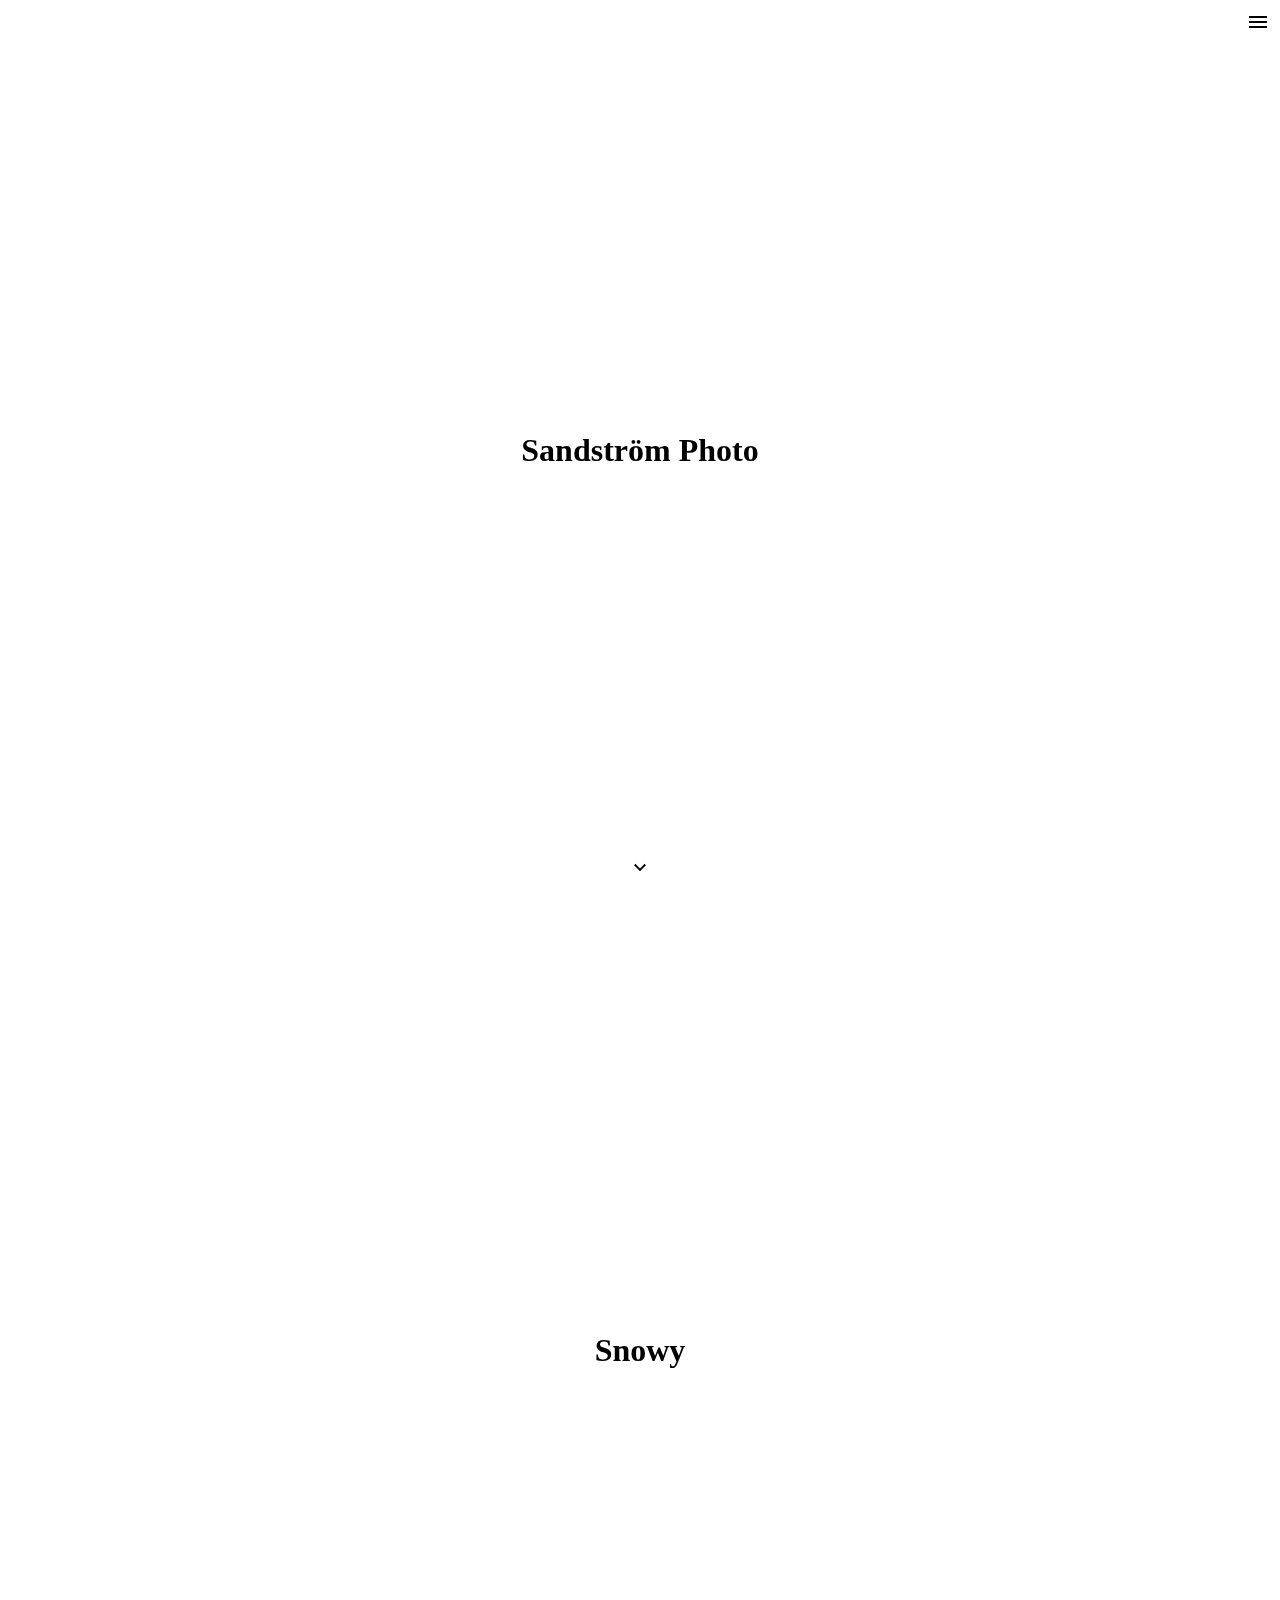
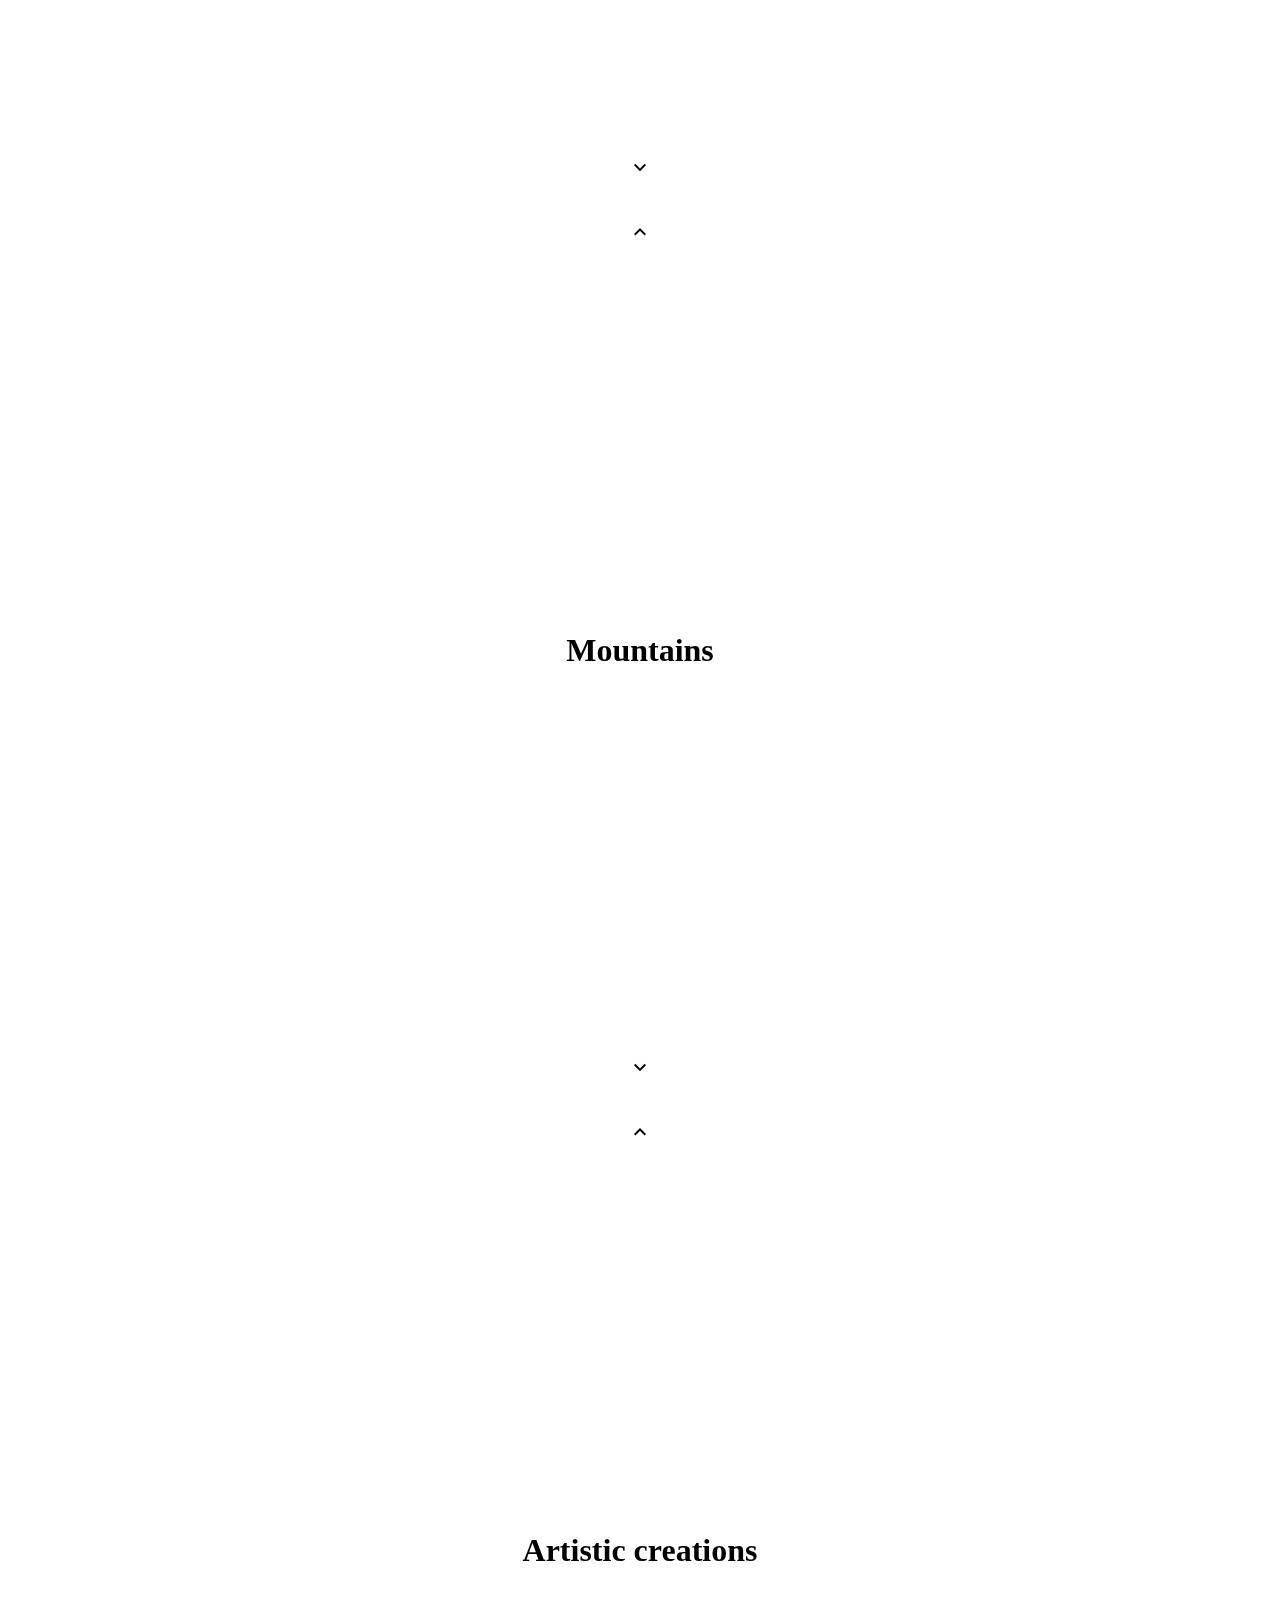
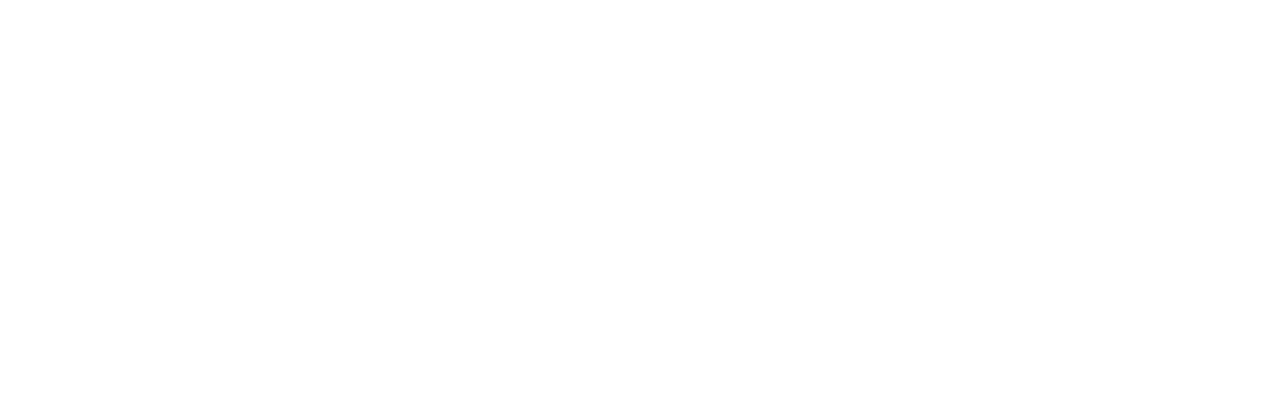
==== site/public/index.html @ cd34a1f5 "." ====
<!DOCTYPE html>
<html lang="en">
<head>
    <meta charset="UTF-8">
    <meta name="viewport" content="width=device-width, initial-scale=1.0">
    <meta http-equiv="X-UA-Compatible" content="ie=edge">
    <title>Sandström Photo</title>
    <link rel="stylesheet" href="css/main.css">
    <link href="https://fonts.googleapis.com/icon?family=Material+Icons" rel="stylesheet">
</head>
<body>
    <div class="wrapper">
        
        <i class="material-icons menubutton">menu</i>
        
        
<main>
<div class="start"><h1>Sandström Photo</h1><i class="material-icons arrowdown">keyboard_arrow_down</i></div>
<a href="" class="category"><h1>Snowy</h1><i class="material-icons arrowdown">keyboard_arrow_down</i></a>
<a href="" class="category"><h1>Mountains</h1><i class="material-icons arrowup">keyboard_arrow_up</i><i class="material-icons arrowdown">keyboard_arrow_down</i></a>
<a href="" class="category"><h1>Artistic creations</h1><i class="material-icons arrowup">keyboard_arrow_up</i></a>
</main>


    </div>
    
    <script src="js/main.js"></script>
</body>
</html>
---- site/public/css/main.css ----
body{
    margin: 0;
}

h1{
    margin: 0;
}

.menubutton{
    position: fixed;
    top: 10px;
    right: 10px;

}


.start, .category{
    display: flex;
    justify-content: center;
    align-items: center;
    width: 100vw;
    height: 100vh;
    position: relative;
}

.category{
    text-decoration: none;
    color: black;
}

.arrowdown, .arrowup{
    position: absolute;
    left: 50%;
    transform: translateX(-50%);
}

.arrowdown{
    bottom: 20px;
}

.arrowup{
    top: 20px;
}

@media only screen and (min-width: 800px){
    
}
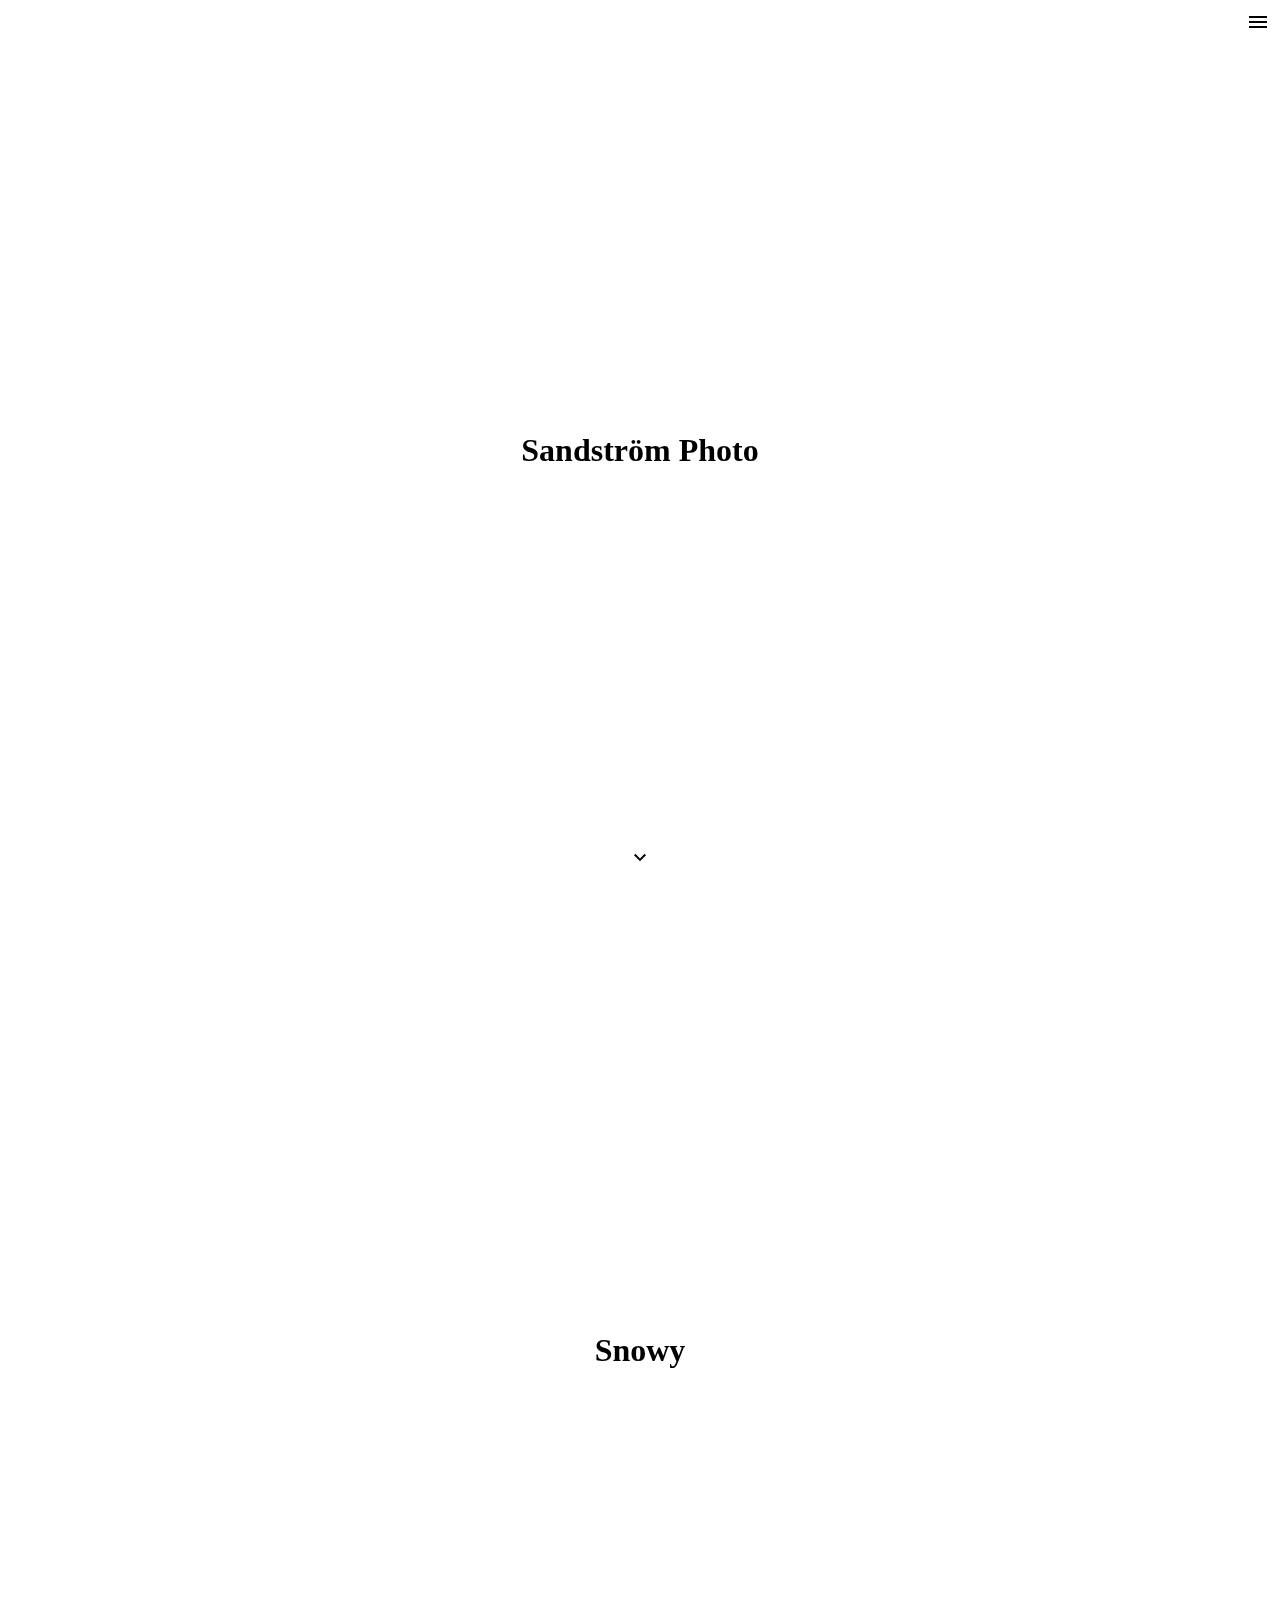
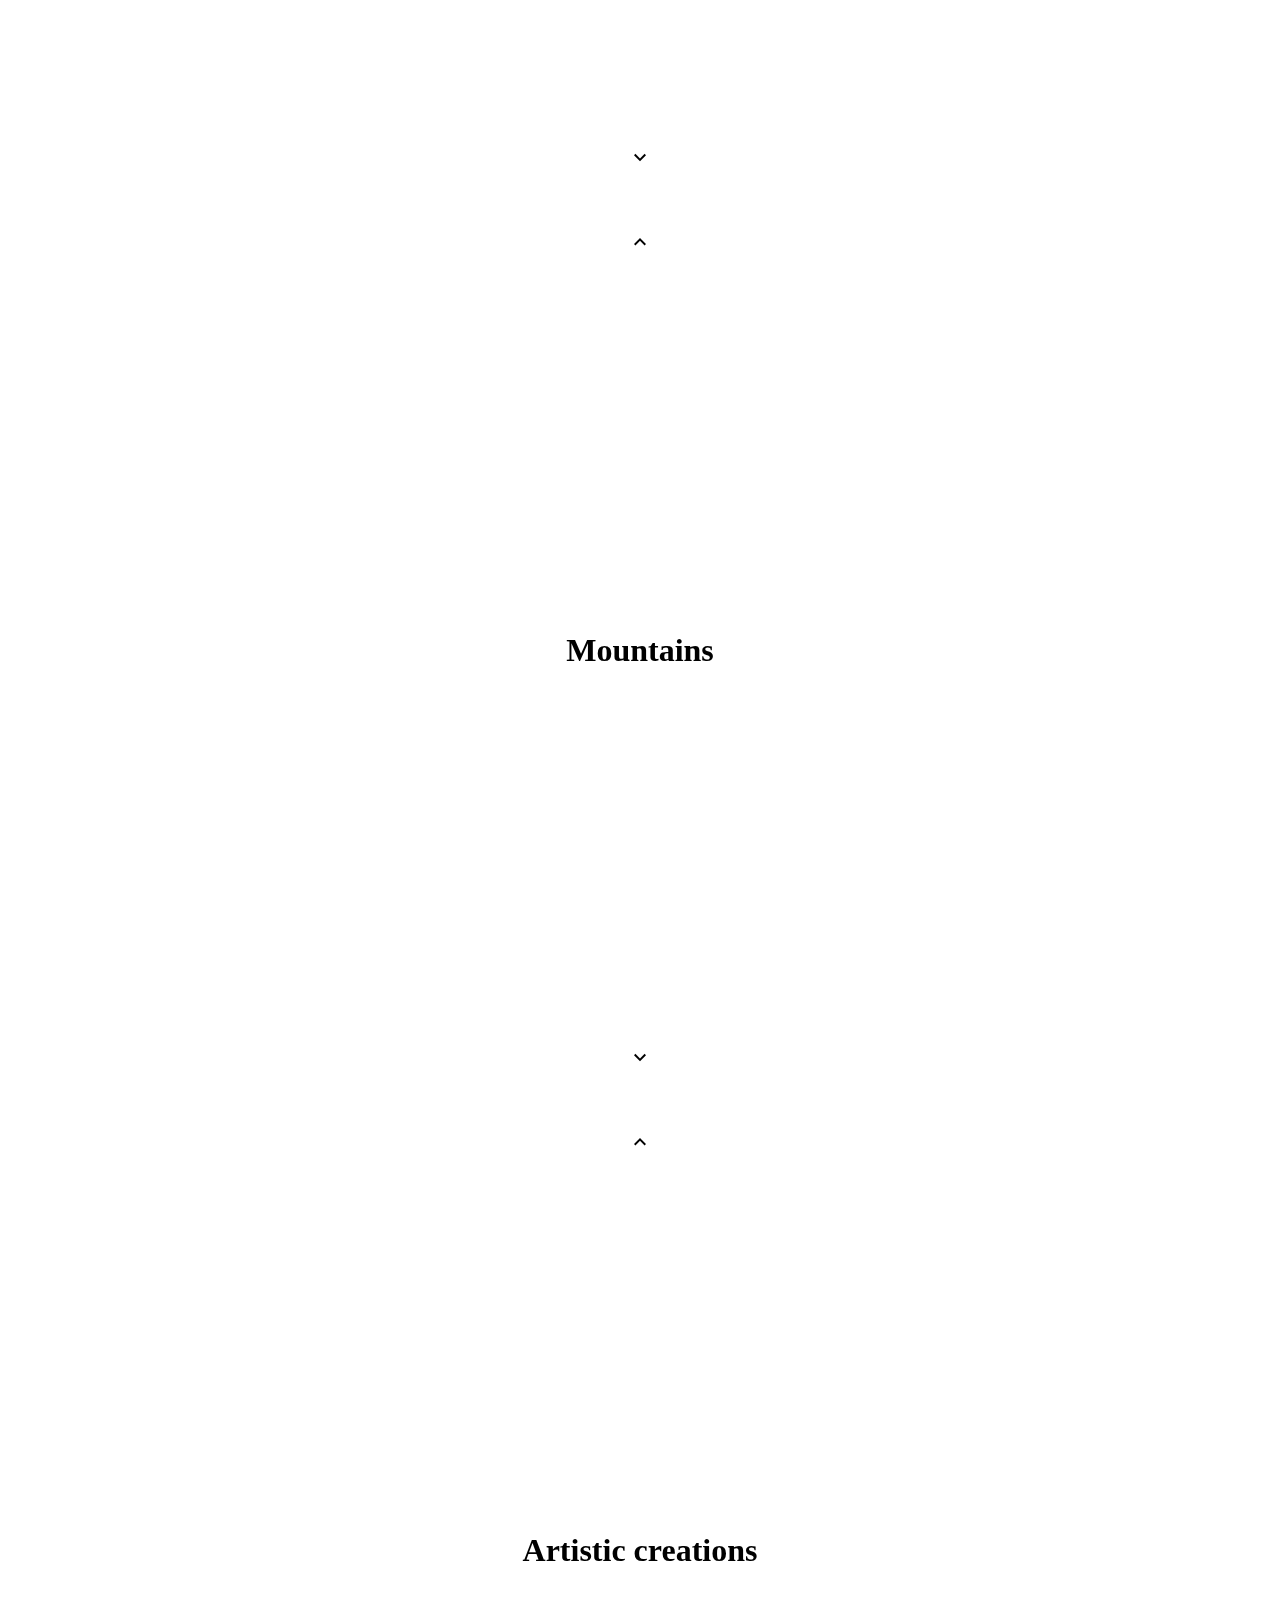
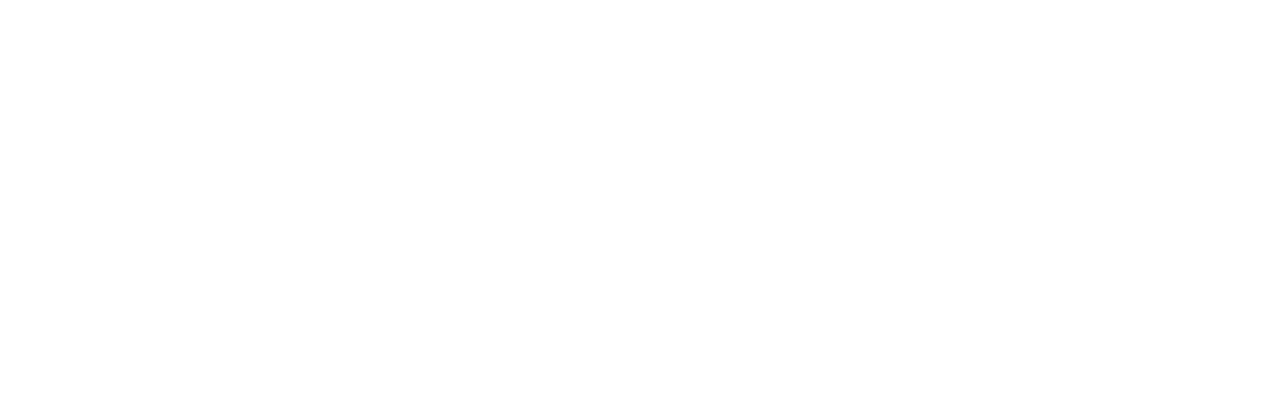
==== commit f77b8145: "." ====
--- a/site/public/index.html
+++ b/site/public/index.html
@@ -18,7 +18,7 @@
 
 </head> 
-<body>+<body onload="load()"> 
     <div class="wrapper"> 
@@ -32,13 +32,13 @@
 
 <main> 
-<div class="start"><h1>Sandström Photo</h1><i class="material-icons arrowdown">keyboard_arrow_down</i></div>+<div class="start category"><h1>Sandström Photo</h1><i class="material-icons arrowdown" onclick="scrolldown()">keyboard_arrow_down</i></div> 
-<a href="" class="category"><h1>Snowy</h1><i class="material-icons arrowdown">keyboard_arrow_down</i></a>+<div class="category"><a href="snowy.html" class="categorylink"><h1>Snowy</h1></a><i class="material-icons arrowdown" onclick="scrolldown()">keyboard_arrow_down</i></div> 
-<a href="" class="category"><h1>Mountains</h1><i class="material-icons arrowup">keyboard_arrow_up</i><i class="material-icons arrowdown">keyboard_arrow_down</i></a>+<div class="category"><a href="" class="categorylink"><h1>Mountains</h1></a><i class="material-icons arrowup" onclick="scrollup()">keyboard_arrow_up</i><i class="material-icons arrowdown" onclick="scrolldown()">keyboard_arrow_down</i></div> 
-<a href="" class="category"><h1>Artistic creations</h1><i class="material-icons arrowup">keyboard_arrow_up</i></a>+<div class="category"><a href="" class="categorylink"><h1>Artistic creations</h1></a><i class="material-icons arrowup" onclick="scrollup()">keyboard_arrow_up</i></div> 
 </main> 
--- a/site/public/css/main.css
+++ b/site/public/css/main.css
@@ -1,5 +1,7 @@
 body{
     margin: 0;
+    width: 100vw;
+    overflow: hidden;    
 }
 
 h1{
@@ -14,24 +16,30 @@
 }
 
 
-.start, .category{
-    display: flex;
-    justify-content: center;
-    align-items: center;
-    width: 100vw;
+.category{
     height: 100vh;
     position: relative;
 }
 
-.category{
+.category, .categorylink{
+    display: flex;
+    justify-content: center;
+    align-items: center;
+
+}
+
+.categorylink{
     text-decoration: none;
     color: black;
+    height: 100%;
+    width: 100%;
 }
 
 .arrowdown, .arrowup{
     position: absolute;
     left: 50%;
     transform: translateX(-50%);
+    padding: 10px;
 }
 
 .arrowdown{
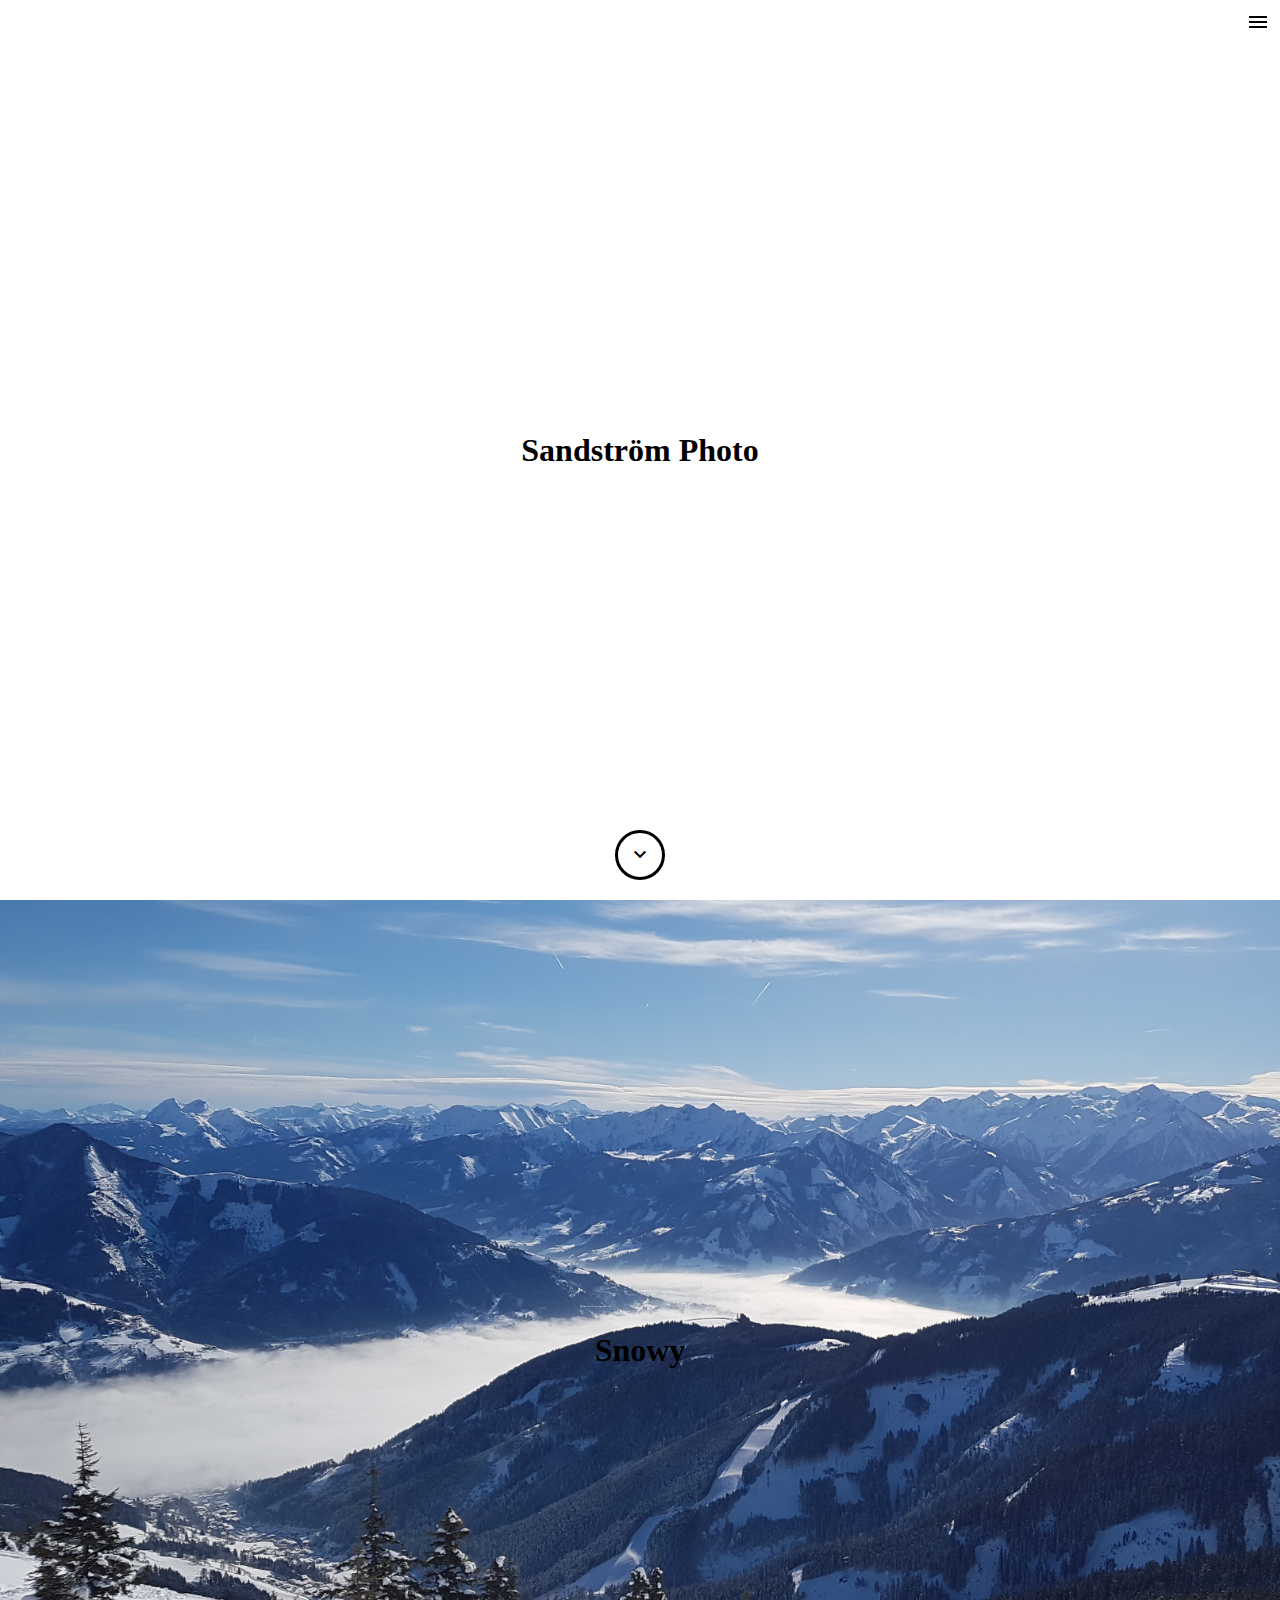
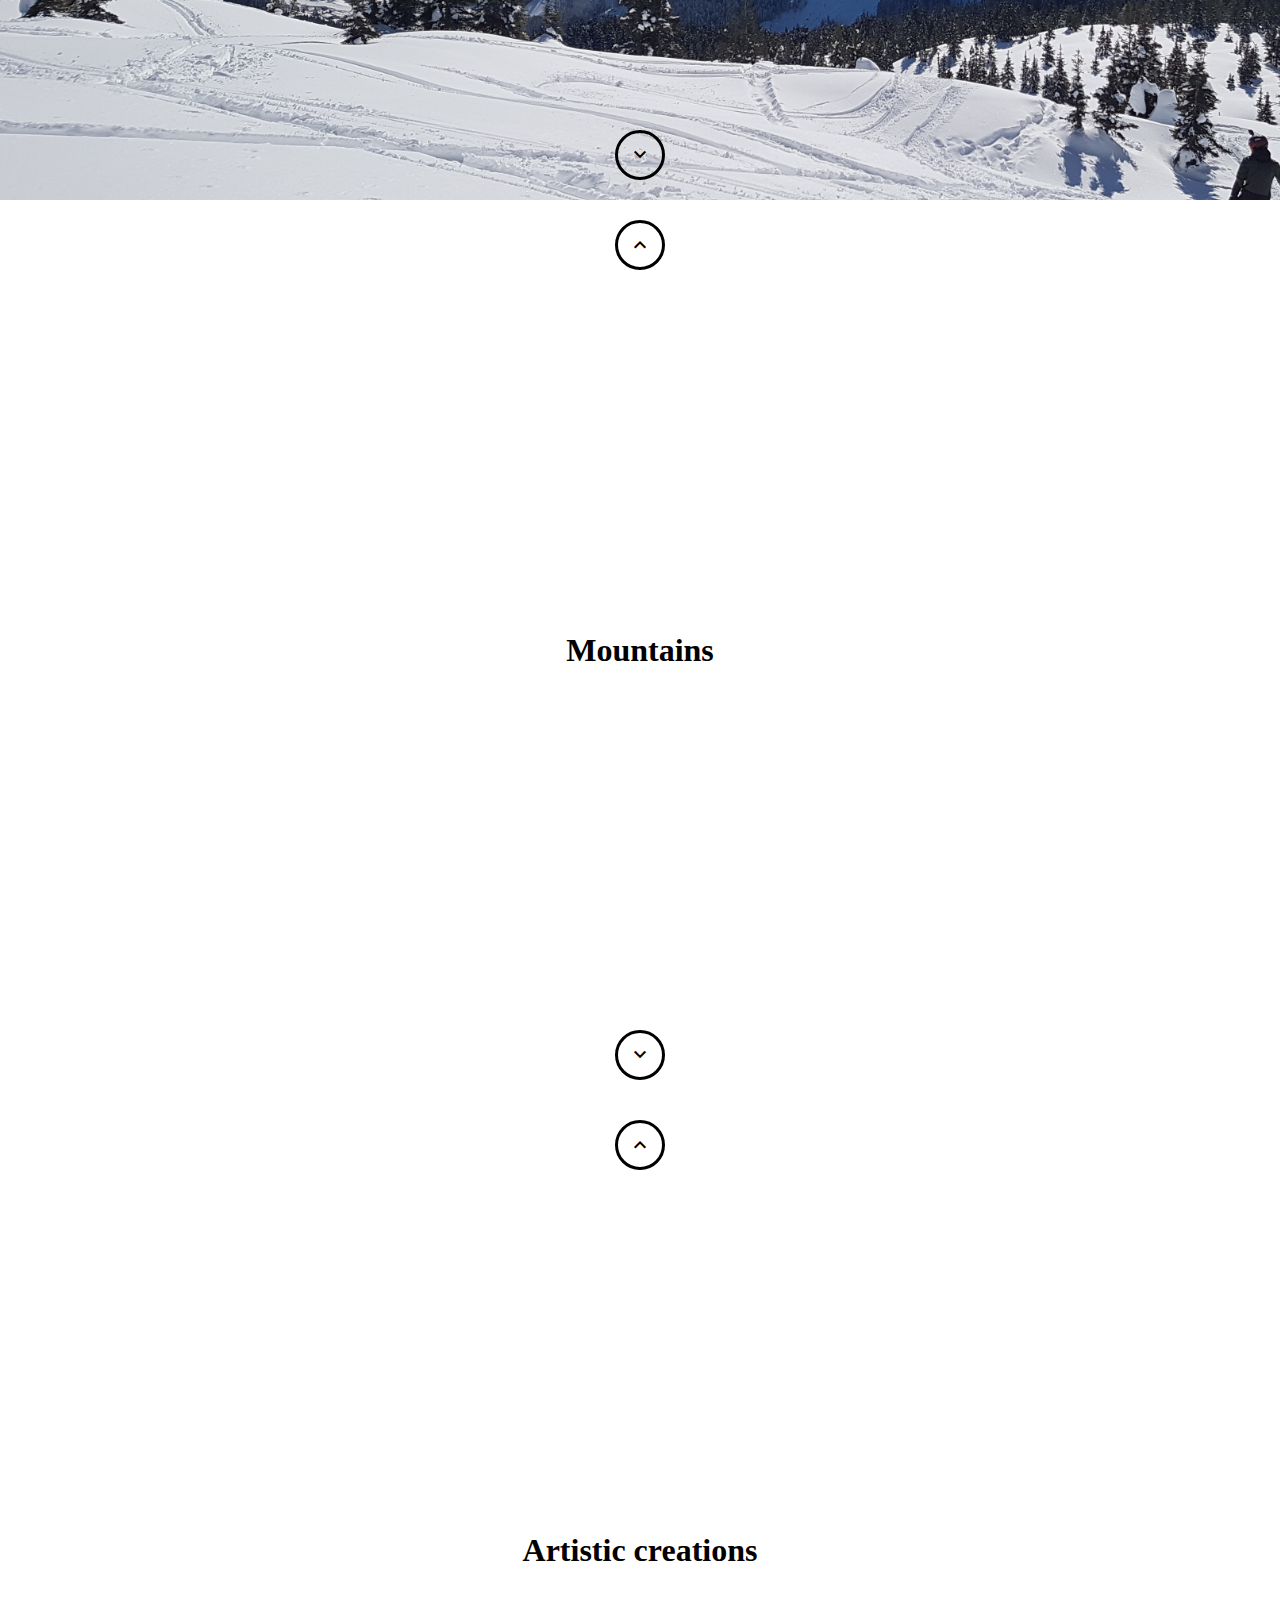
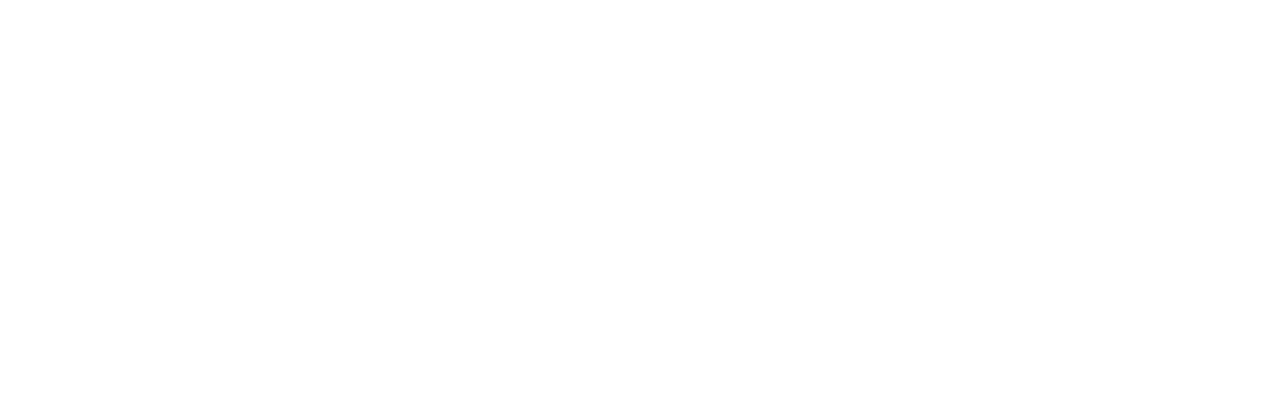
==== commit 4ca6fcda: "." ====
--- a/site/public/index.html
+++ b/site/public/index.html
@@ -20,32 +20,50 @@
 
 <body onload="load()"> 
-    <div class="wrapper">+        <div class="wrapper"> 
-        -
-        <i class="material-icons menubutton">menu</i>-
-        -
-        +             
 <main> 
-<div class="start category"><h1>Sandström Photo</h1><i class="material-icons arrowdown" onclick="scrolldown()">keyboard_arrow_down</i></div>+    <div id="start"class="start category"><h1>Sandström Photo</h1><i class="material-icons arrowdown icon" onclick="scrolldown()">keyboard_arrow_down</i></div> 
-<div class="category"><a href="snowy.html" class="categorylink"><h1>Snowy</h1></a><i class="material-icons arrowdown" onclick="scrolldown()">keyboard_arrow_down</i></div>+    <div class="category" id="snowy"><a href="snowy.html" class="categorylink"><h1>Snowy</h1></a><i class="material-icons arrowdown icon" onclick="scrolldown()">keyboard_arrow_down</i></div> 
-<div class="category"><a href="" class="categorylink"><h1>Mountains</h1></a><i class="material-icons arrowup" onclick="scrollup()">keyboard_arrow_up</i><i class="material-icons arrowdown" onclick="scrolldown()">keyboard_arrow_down</i></div>+    <div class="category" id="mountains"><a href="mountains.html" class="categorylink"><h1>Mountains</h1></a><i class="material-icons arrowup icon" onclick="scrollup()">keyboard_arrow_up</i><i class="material-icons arrowdown icon" onclick="scrolldown()">keyboard_arrow_down</i></div> 
-<div class="category"><a href="" class="categorylink"><h1>Artistic creations</h1></a><i class="material-icons arrowup" onclick="scrollup()">keyboard_arrow_up</i></div>+    <div class="category" id="artistic"><a href="artistic.html" class="categorylink"><h1>Artistic creations</h1></a><i class="material-icons arrowup icon" onclick="scrollup()">keyboard_arrow_up</i></div> 
 </main> 
 
+                +
+            <i class="material-icons menu" onclick="menu_open()">menu</i>+
  
-    </div>+            <div class="sidebar">+
+                <div class="menuitems">+
+                    <a class="menuitem" href="index.html">Home</a>+
+                    <a class="menuitem" href="About.html">About</a>+
+                    <a class="menuitem" href="Shop.html">Shop</a>+
+                </div>+
+                +
+            </div>+
+        +
++
+        </div> 
      
--- a/site/public/css/main.css
+++ b/site/public/css/main.css
@@ -1,34 +1,49 @@
 body{
     margin: 0;
     width: 100vw;
+}
+
+.disablescroll{
     overflow: hidden;    
 }
+
 
 h1{
     margin: 0;
 }
 
-.menubutton{
+.menu{
     position: fixed;
     top: 10px;
     right: 10px;
+    z-index: 10;
+}
 
+.menu:hover{
+    
 }
 
 
 .category{
     height: 100vh;
     position: relative;
+    background-repeat: no-repeat;
+    background-size: cover;
+}
+
+
+#snowy{
+    background-image: url("../img/t.jpg");
 }
 
 .category, .categorylink{
     display: flex;
     justify-content: center;
     align-items: center;
-
+    
 }
 
-.categorylink{
+.categorylink, a{
     text-decoration: none;
     color: black;
     height: 100%;
@@ -38,8 +53,10 @@
 .arrowdown, .arrowup{
     position: absolute;
     left: 50%;
-    transform: translateX(-50%);
+    transform: translate(-50%);
     padding: 10px;
+    border: solid 3px black;
+    border-radius: 50%;
 }
 
 .arrowdown{
@@ -50,6 +67,94 @@
     top: 20px;
 }
 
+.material-icons.icon{ 
+    animation: size 2s   infinite linear;
+    font-size: 24px;
+}
+
+@keyframes size{
+    0%{
+        padding: 10px;
+    }
+    
+    50%{
+        padding: 8px;
+    }
+
+    100%{
+        padding: 10px;
+    }
+}
+
+.sidebar{
+    position: fixed;
+    height: 100vh;
+    width: 130px;
+    top: 0;
+    padding: 40px 20px 20px 20px;
+    /* bottom: 0; */
+    right: -200px;
+    background-color: rgb(106, 115, 170);
+    border: solid 2px white;
+    /* border-bottom-right-radius: 70px; */
+    transition: 300ms;
+    display: flex;
+    flex-direction: column;
+    align-items: center;
+    
+}
+
+.sidebar.active{
+    transition: 400ms;
+    right: 0;
+}
+
+.menuitems{
+    display: flex;
+    flex-direction: column;
+    align-items: center;
+}
+
+.menuitem{
+    margin: 10px;
+    font-size: 2rem;
+}
+
+.contentbox{
+    display: grid;
+    grid-template-columns: 1fr 1fr;
+    /* grid-template-rows: repeat(auto-fill, 50vw); */
+
+}
+
+.imgbox{
+    border: solid 1px blue;
+    height: 50vw;
+    box-sizing: border-box;
+}
+
+.imgbox:nth-of-type(8n+3){
+    grid-row: span 2;
+    height: 100vw;
+}
+
+.imgbox:nth-of-type(8n-2){
+    grid-row: span 2;
+    height: 100vw;
+}
+.imgbox:nth-of-type(4n-3){
+    grid-column: span 2;
+}
+
+footer{
+    height: 100px;
+
+}
+
+footer h3{
+    margin: 10px;
+}
+
 @media only screen and (min-width: 800px){
     
 }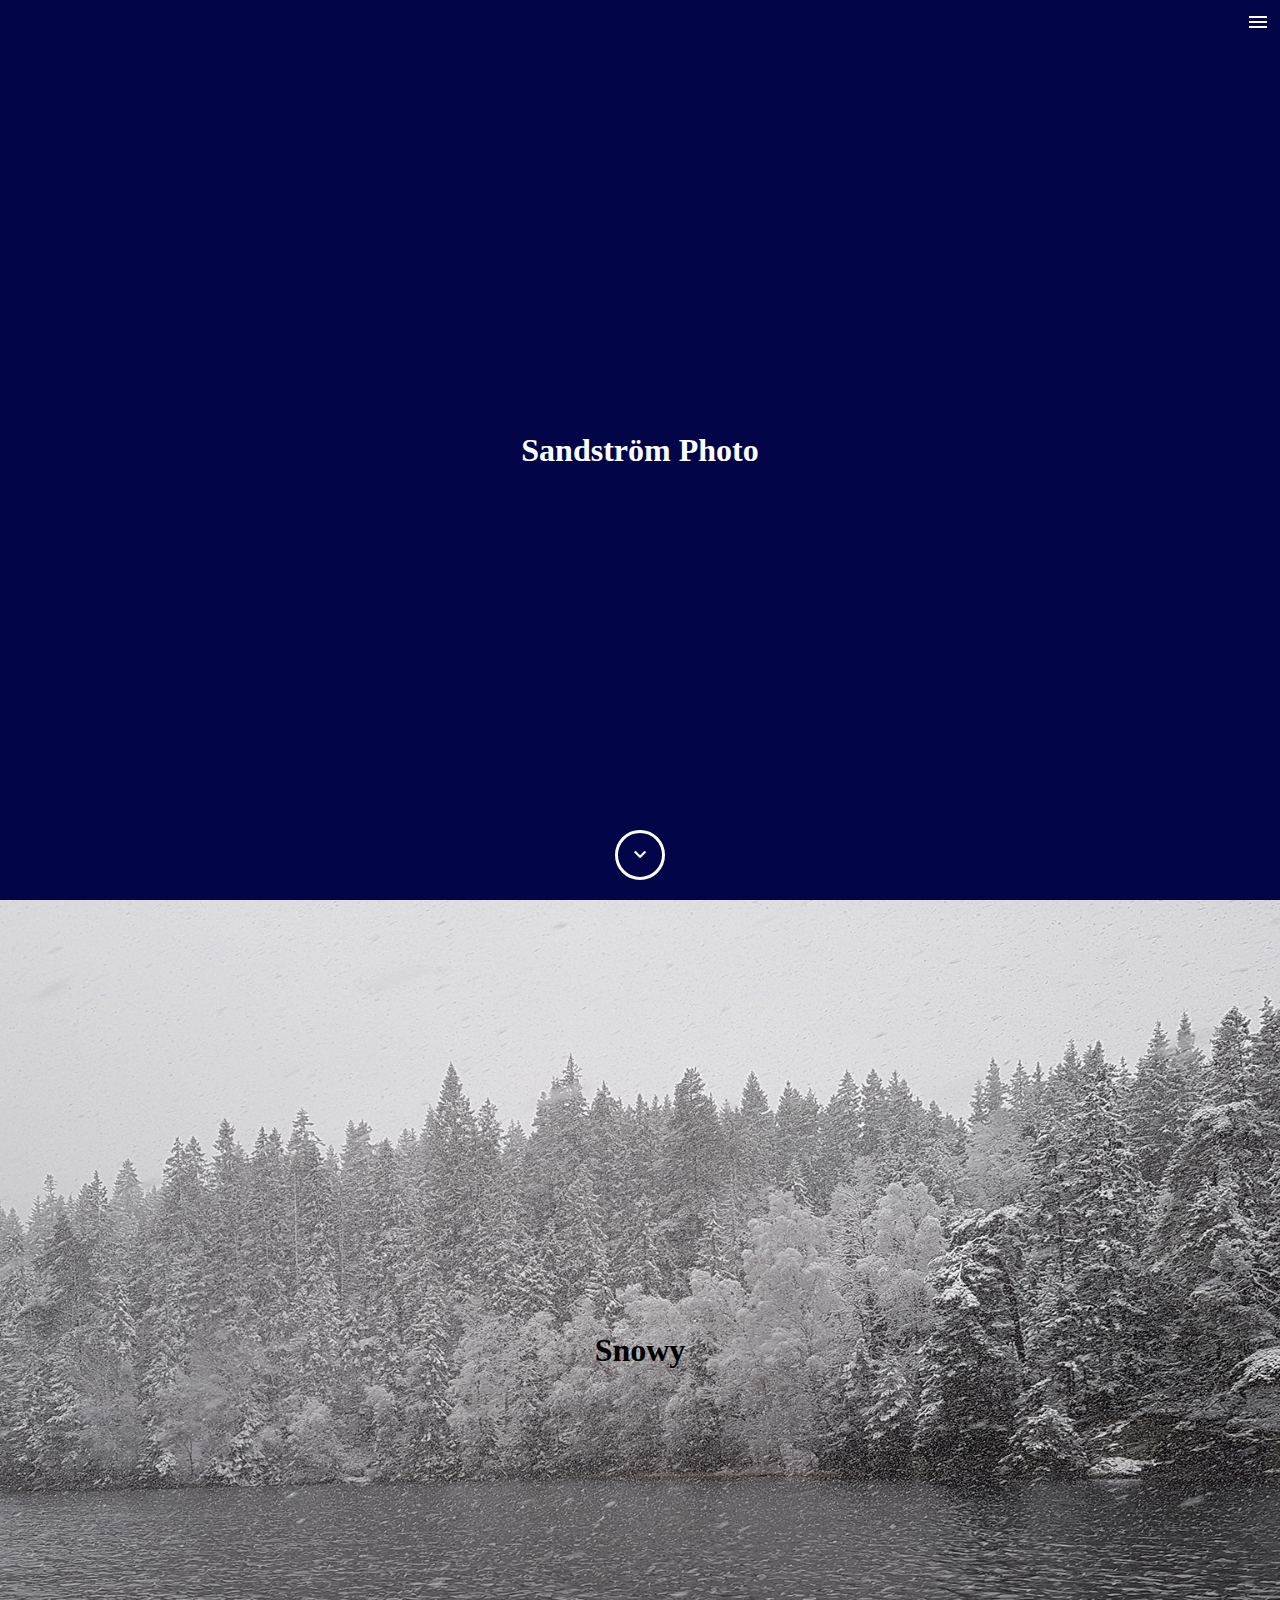
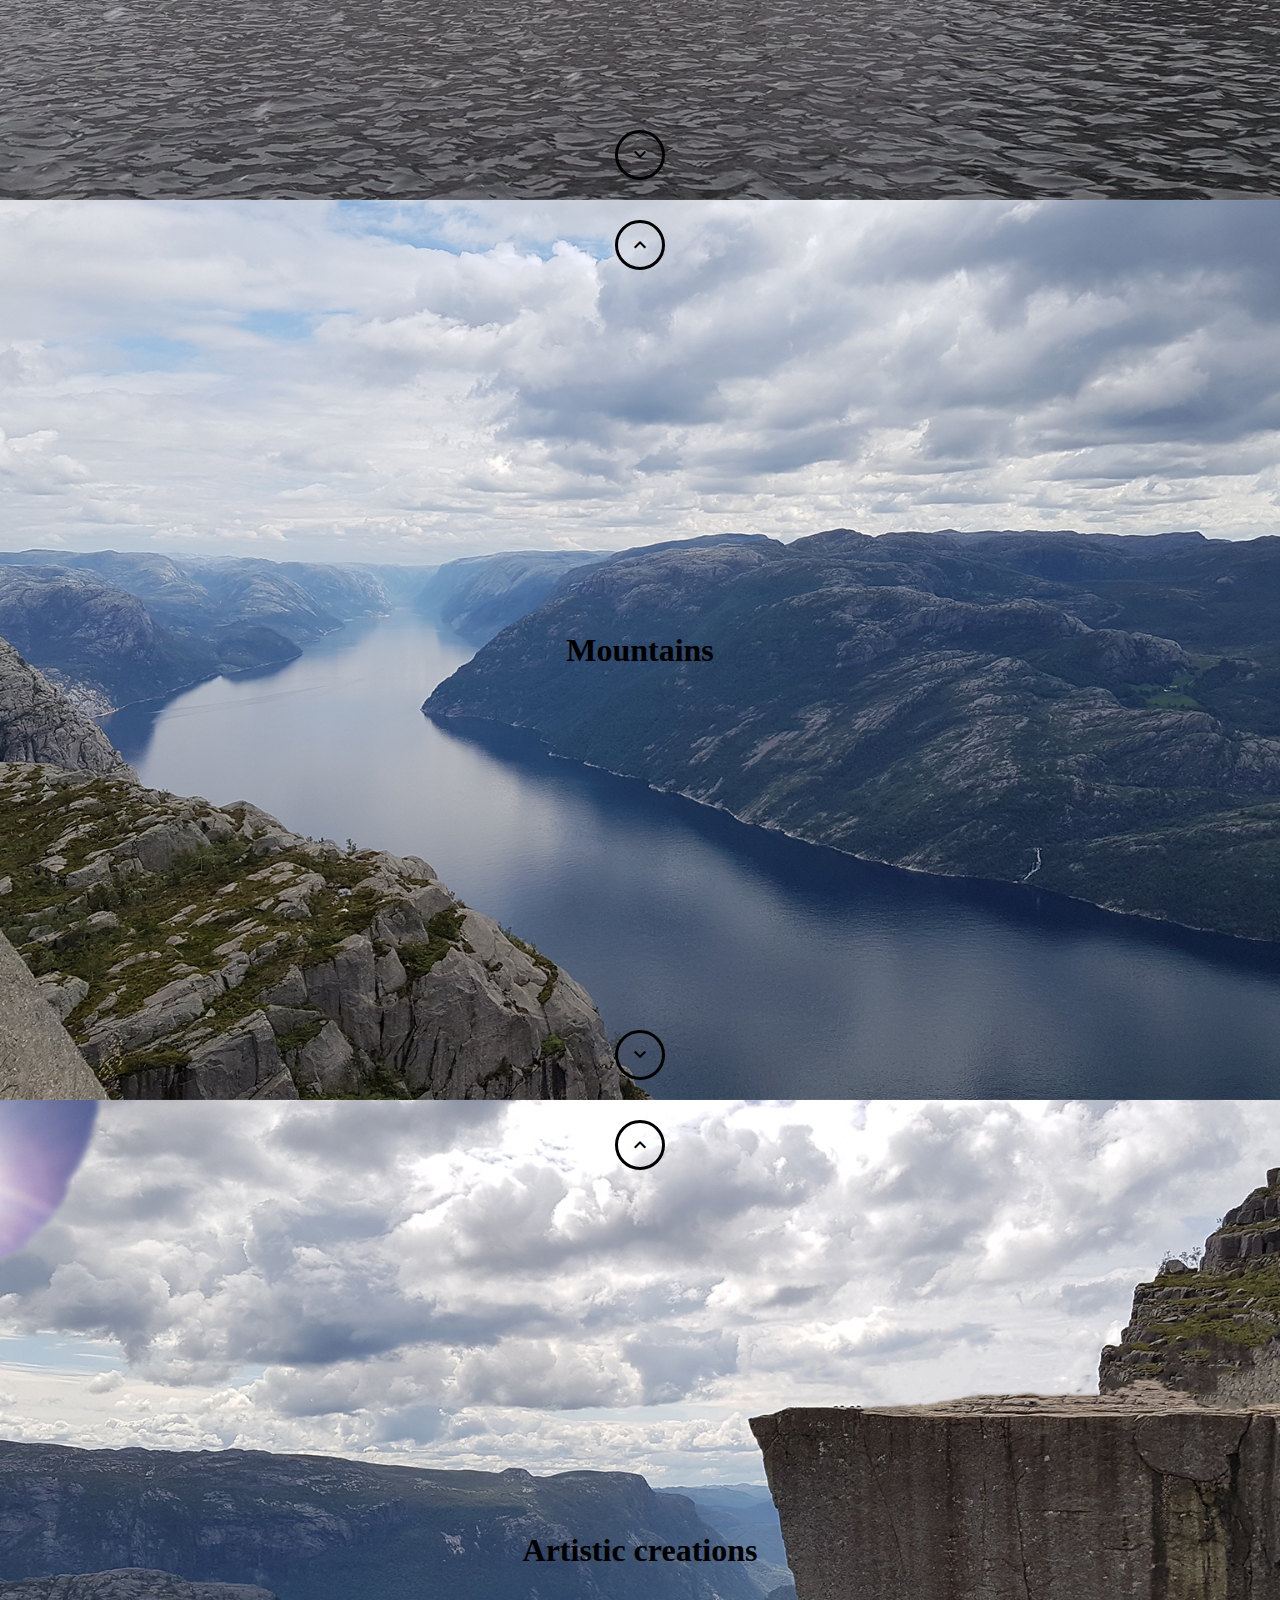
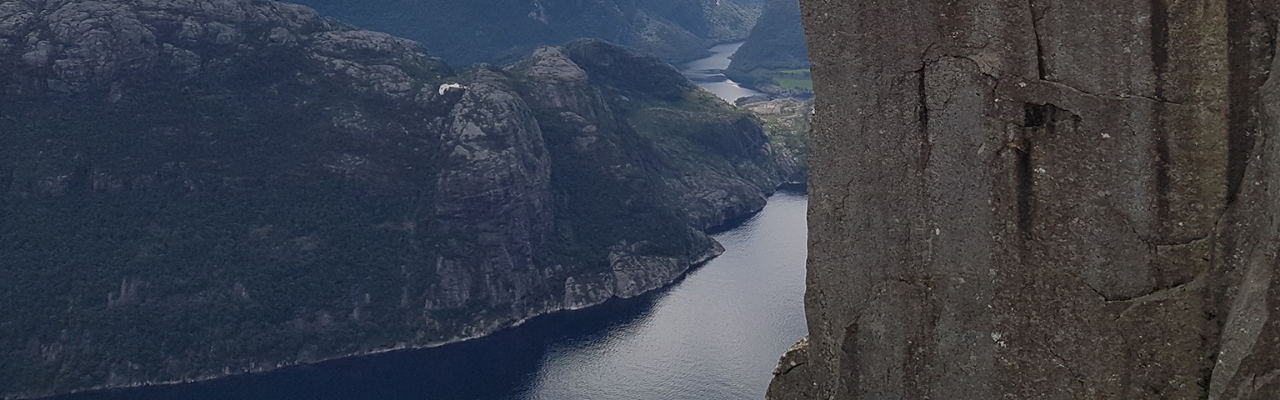
==== commit 10410b50: "." ====
--- a/site/public/index.html
+++ b/site/public/index.html
@@ -49,9 +49,9 @@
 
                     <a class="menuitem" href="index.html">Home</a> 
-                    <a class="menuitem" href="About.html">About</a>+                    <a class="menuitem" href="about.html">About</a> 
-                    <a class="menuitem" href="Shop.html">Shop</a>+                    <a class="menuitem" href="shop.html">Shop</a> 
                 </div> 
--- a/site/public/css/main.css
+++ b/site/public/css/main.css
@@ -1,8 +1,18 @@
+:root{
+    --bgc: rgb(2,5,71);
+}
+
 body{
     margin: 0;
     width: 100vw;
 }
 
+.wrapper{
+    background-color: var(--bgc);
+    min-width: 100vw;
+    min-height: 100vh;
+}
+
 .disablescroll{
     overflow: hidden;    
 }
@@ -11,12 +21,17 @@
 h1{
     margin: 0;
 }
+
+h3{
+    color: white;
+}
+
 
 .menu{
     position: fixed;
     top: 10px;
     right: 10px;
-    z-index: 10;
+    z-index: 21;
 }
 
 .menu:hover{
@@ -27,13 +42,25 @@
 .category{
     height: 100vh;
     position: relative;
+}
+
+.category, .imgbox, .shopimgbox{
     background-repeat: no-repeat;
     background-size: cover;
+    background-position: center;
 }
 
 
 #snowy{
-    background-image: url("../img/t.jpg");
+    background-image: url("../img/snowy_1_800x1024.jpg");
+}
+
+#mountains{
+    background-image: url("../img/mountain_2_800x1024.jpg");
+}
+
+#artistic{
+    background-image: url("../img/art_2_800x1024.jpg");
 }
 
 .category, .categorylink{
@@ -53,7 +80,7 @@
 .arrowdown, .arrowup{
     position: absolute;
     left: 50%;
-    transform: translate(-50%);
+    transform: translateX(-50%);
     padding: 10px;
     border: solid 3px black;
     border-radius: 50%;
@@ -74,16 +101,24 @@
 
 @keyframes size{
     0%{
-        padding: 10px;
+        border-width: 3px;
     }
     
     50%{
-        padding: 8px;
-    }
-
+        border-width: 5px;
+    }
+    
     100%{
-        padding: 10px;
-    }
+        border-width: 3px;
+    }
+}
+
+.start{
+    color: white;
+}
+
+.start .arrowdown{
+    border-color: white;
 }
 
 .sidebar{
@@ -94,19 +129,23 @@
     padding: 40px 20px 20px 20px;
     /* bottom: 0; */
     right: -200px;
-    background-color: rgb(106, 115, 170);
+    background-color: rgb(2,5,71);
     border: solid 2px white;
     /* border-bottom-right-radius: 70px; */
     transition: 300ms;
     display: flex;
     flex-direction: column;
     align-items: center;
-    
+    z-index: 20;
 }
 
 .sidebar.active{
     transition: 400ms;
     right: 0;
+}
+
+.menu.active{
+    color: white;
 }
 
 .menuitems{
@@ -116,6 +155,7 @@
 }
 
 .menuitem{
+    color: white;
     margin: 10px;
     font-size: 2rem;
 }
@@ -128,7 +168,7 @@
 }
 
 .imgbox{
-    border: solid 1px blue;
+    /* border: solid 1px blue; */
     height: 50vw;
     box-sizing: border-box;
 }
@@ -146,6 +186,105 @@
     grid-column: span 2;
 }
 
+.snow{
+    background-position: center;
+}
+
+.snow:nth-of-type(1){
+    background-image: url("../img/snowy_1_800x1024.jpg")
+}
+.snow:nth-of-type(2){
+    background-image: url("../img/snowy_2_800x1024.jpg")
+}
+.snow:nth-of-type(3){
+    background-image: url("../img/snowy_3_800x1024.jpg")
+}
+.snow:nth-of-type(4){
+    background-image: url("../img/snowy_4_800x1024.jpg")
+}
+.snow:nth-of-type(5){
+    background-image: url("../img/mountain_1_800x1024.jpg")
+}
+.snow:nth-of-type(6){
+    background-image: url("../img/mountain_2_800x1024.jpg")
+}
+.snow:nth-of-type(7){
+    background-image: url("../img/mountain_3_800x1024.jpg")
+}
+.snow:nth-of-type(8){
+    background-image: url("../img/mountain_4_800x1024.jpg")
+}
+.snow:nth-of-type(9){
+    background-image: url("../img/snowy_1_800x1024.jpg")
+}
+.snow:nth-of-type(10){
+    background-image: url("../img/snowy_2_800x1024.jpg")
+}
+
+.mountain:nth-of-type(1){
+    background-image: url('../img/mountain_1_800x1024.jpg');
+}
+.mountain:nth-of-type(2){
+    background-image: url('../img/mountain_2_800x1024.jpg');
+}
+.mountain:nth-of-type(3){
+    background-image: url('../img/mountain_3_800x1024.jpg');
+}
+.mountain:nth-of-type(4){
+    background-image: url('../img/mountain_4_800x1024.jpg');
+}
+.mountain:nth-of-type(5){
+    background-image: url('../img/mountain_5_800x1024.jpg');
+}
+.mountain:nth-of-type(6){
+    background-image: url('../img/mountain_6_800x1024.jpg');
+}
+.mountain:nth-of-type(7){
+    background-image: url('../img/mountain_7_800x1024.jpg');
+}
+.mountain:nth-of-type(8){
+    background-image: url('../img/mountain_8_800x1024.jpg');
+}
+.mountain:nth-of-type(9){
+    background-image: url('../img/mountain_9_800x1024.jpg');
+}
+.mountain:nth-of-type(10){
+    background-image: url('../img/mountain_10_800x1024.jpg');
+}
+
+.art:nth-of-type(1){
+    background-image: url('../img/art_1_800x1024.jpg');
+}
+.art:nth-of-type(2){
+    background-image: url('../img/art_2_800x1024.jpg');
+}
+.art:nth-of-type(3){
+    background-image: url('../img/art_3_800x1024.jpg');
+}
+.art:nth-of-type(4){
+    background-image: url('../img/art_4_800x1024.jpg');
+}
+.art:nth-of-type(5){
+    background-image: url('../img/art_5_800x1024.jpg');
+}
+.art:nth-of-type(6){
+    background-image: url('../img/art_6_800x1024.jpg');
+}
+.art:nth-of-type(7){
+    background-image: url('../img/art_7_800x1024.jpg');
+}
+.art:nth-of-type(8){
+    background-image: url('../img/art_8_800x1024.jpg');
+}
+.art:nth-of-type(9){
+    background-image: url('../img/art_9_800x1024.jpg');
+}
+.art:nth-of-type(10){
+    background-image: url('../img/art_10_800x1024.jpg');
+}
+
+
+
 footer{
     height: 100px;
 
@@ -153,8 +292,177 @@
 
 footer h3{
     margin: 10px;
-}
+    margin-left: 40px;
+}
+
+.contactbox{
+    display: flex;
+    
+}
+
+.contactinfo, .contactcategory{
+    list-style: none;
+    color: white;
+    margin-top: 0;
+}
+
+.contactcategory{
+    margin-left: 40px;
+    padding-left: 0;
+
+}
+
+.contactinfo{
+    padding-left: 10px;
+    
+}
+
+li{
+    margin-bottom: 5px;
+
+}
+
+/* ------------------------------------------------- shop ------------------------------------------------- */
+
+.shopbox{
+    /* display: flex; */
+    position: relative;
+    padding-top: 50px;
+    margin-left: 50px;
+    height: 150px;
+}
+
+.shopbox p, h3{
+    color: white;
+    margin: 0;
+    margin-left: 5px;
+}
+
+/* .shopbox p{
+    color: white;
+    margin: 0;
+}
+
+.shopbox h3{
+    margin: 0;
+} */
+
+.shopimgbox{
+    width: 200px;
+    height: 100px;
+    border: solid white 1px;
+    position: absolute;
+    top: 100px;
+}
+
+
+.shopimgbox:nth-child(1){
+    background-image: url('../img/snowy_1_800x1024.jpg');
+    left: 0px;
+    z-index: 10;
+}
+.shopimgbox:nth-child(2){
+    background-image: url('../img/snowy_2_800x1024.jpg');
+    left: 15px;
+    z-index: 9;
+}
+.shopimgbox:nth-child(3){
+    background-image: url('../img/snowy_3_800x1024.jpg');
+    left: 30px;
+    z-index: 8;
+}
+.shopimgbox:nth-child(4){
+    background-image: url('../img/snowy_4_800x1024.jpg');
+    left: 45px;
+    z-index: 7;
+}
+.shopimgbox:nth-child(5){
+    background-image: url('../img/snowy_5_800x1024.jpg');
+    left: 60px;
+    z-index: 6;
+}
+.shopimgbox:nth-child(6){
+    background-image: url('../img/snowy_6_800x1024.jpg');
+    left: 75px;
+    z-index: 5;
+}
+
+.shopimgbox:hover{
+    z-index: 11;
+}
+
 
 @media only screen and (min-width: 800px){
-    
+    .contentbox{
+        display: grid;
+        grid-template-columns: 1fr 1fr 1fr 1fr;
+        /* grid-template-rows: repeat(auto-fill, 50vw); */
+    
+    }
+
+    .imgbox{
+        /* border: solid 1px blue; */
+        height: 25vw;
+        box-sizing: border-box;
+    }
+
+    .imgbox:nth-of-type(8n+3){
+        grid-row: span 2;
+        height: 50vw;
+    }
+    
+    .imgbox:nth-of-type(8n-2){
+        grid-row: span 2;
+        height: 50vw;
+    }
+    .imgbox:nth-of-type(4n-3){
+        grid-column: span 2;
+    }
+    .imgbox:nth-of-type(8n+0){
+        grid-column: span 2;
+    }
+
+
+    #snowy{
+        background-image: url("../img/snowy_1_1920x1080.jpg");
+    }
+    
+    #mountains{
+        background-image: url("../img/mountain_2_1920x1080.jpg");
+    }
+    
+    #artistic{
+        background-image: url("../img/art_2_1920x1080.jpg");
+    }
+
+    .snow:nth-of-type(1){
+        background-image: url("../img/snowy_1_1920x1080.jpg")
+    }
+    .snow:nth-of-type(2){
+        background-image: url("../img/snowy_2_1920x1080.jpg")
+    }
+    .snow:nth-of-type(3){
+        background-image: url("../img/snowy_3_1920x1080.jpg")
+    }
+    .snow:nth-of-type(4){
+        background-image: url("../img/snowy_4_1920x1080.jpg")
+    }
+    .snow:nth-of-type(5){
+        background-image: url("../img/mountain_1_1920x1080.jpg")
+    }
+    .snow:nth-of-type(6){
+        background-image: url("../img/mountain_2_1920x1080.jpg")
+    }
+    .snow:nth-of-type(7){
+        background-image: url("../img/mountain_3_1920x1080.jpg")
+    }
+    .snow:nth-of-type(8){
+        background-image: url("../img/mountain_4_1920x1080.jpg")
+    }
+    .snow:nth-of-type(9){
+        background-image: url("../img/snowy_1_1920x1080.jpg")
+    }
+    .snow:nth-of-type(10){
+        background-image: url("../img/snowy_2_1920x1080.jpg")
+    }
 }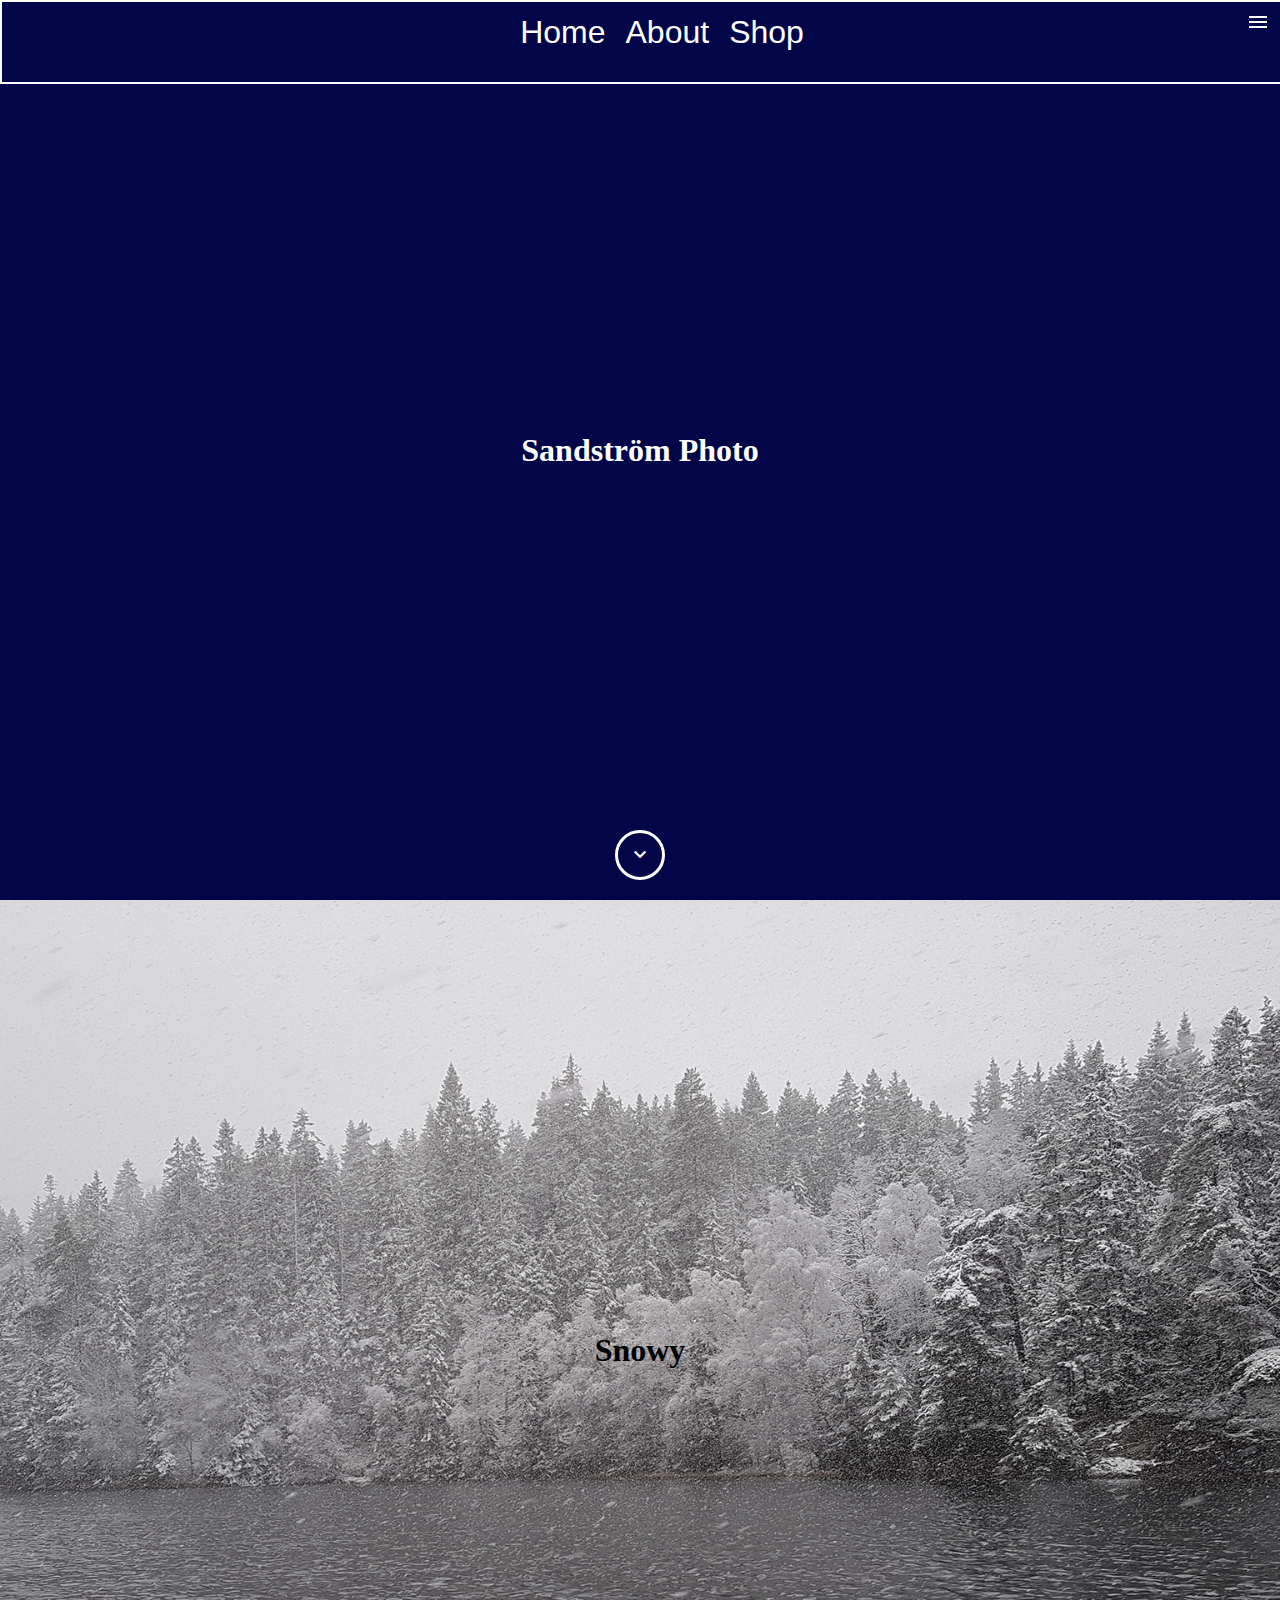
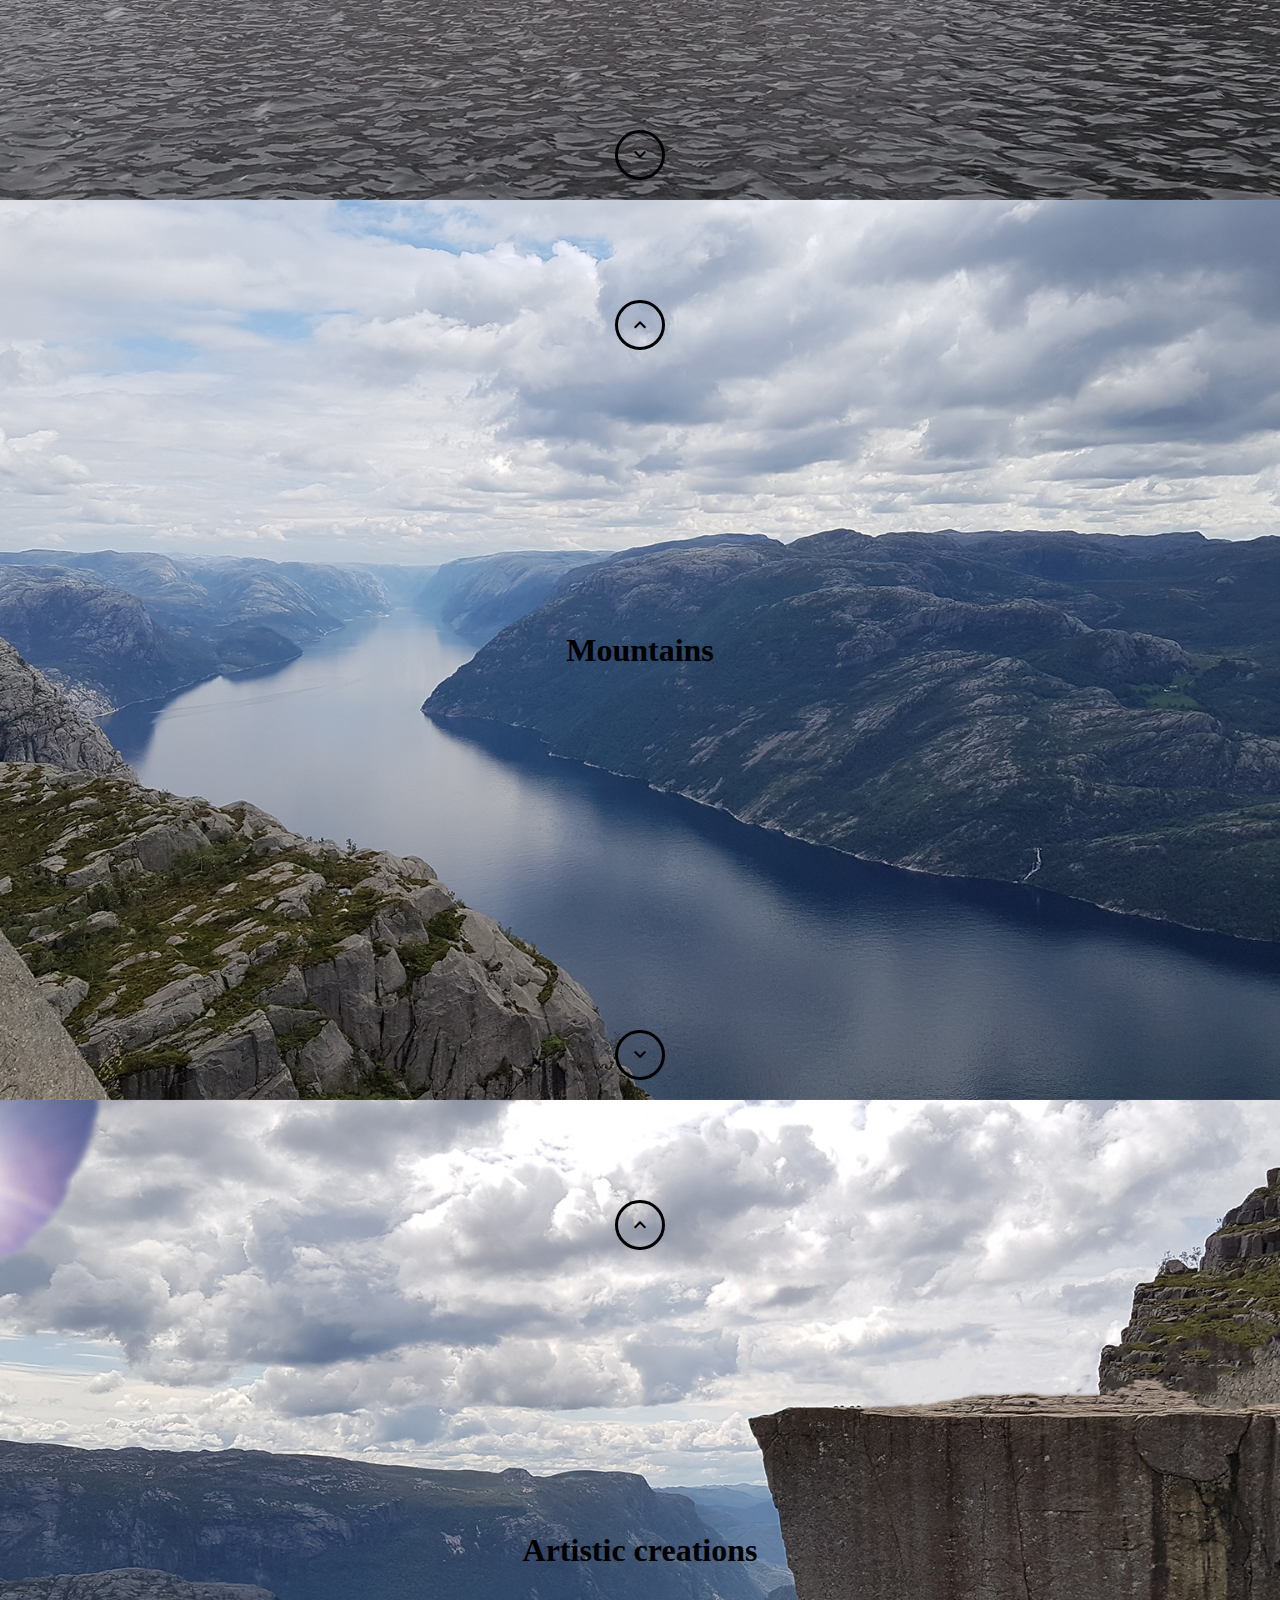
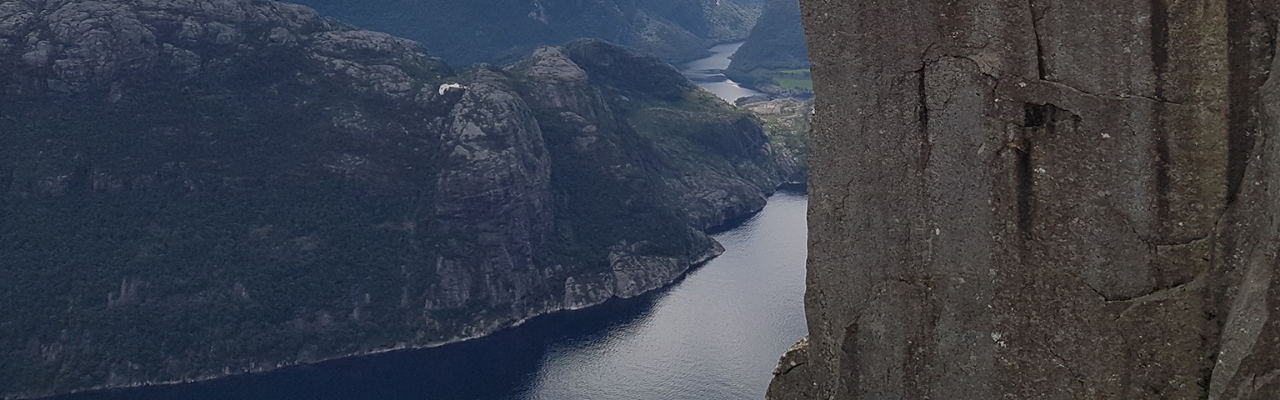
==== commit f869c825: "." ====
--- a/site/public/index.html
+++ b/site/public/index.html
@@ -43,7 +43,7 @@
 
  
-            <div class="sidebar">+            <nav class="sidebar"> 
                 <div class="menuitems"> 
@@ -57,7 +57,7 @@
 
                  
-            </div>+            </nav> 
          
--- a/site/public/css/main.css
+++ b/site/public/css/main.css
@@ -5,12 +5,19 @@
 body{
     margin: 0;
     width: 100vw;
+    overflow-x: hidden; 
 }
 
 .wrapper{
     background-color: var(--bgc);
     min-width: 100vw;
     min-height: 100vh;
+    position: absolute;
+    top: 0;
+}
+
+.menuitem,.textbox{
+    font-family: 'Trebuchet MS', 'Lucida Sans Unicode', 'Lucida Grande', 'Lucida Sans', Arial, sans-serif;
 }
 
 .disablescroll{
@@ -34,17 +41,12 @@
     z-index: 21;
 }
 
-.menu:hover{
-    
-}
-
-
 .category{
     height: 100vh;
     position: relative;
 }
 
-.category, .imgbox, .shopimgbox{
+.category, .imgbox, .shopimgbox, .imagebox{
     background-repeat: no-repeat;
     background-size: cover;
     background-position: center;
@@ -79,11 +81,12 @@
 
 .arrowdown, .arrowup{
     position: absolute;
-    left: 50%;
-    transform: translateX(-50%);
+    /* left: 50%; */
+    /* transform: translateX(-50%); */
     padding: 10px;
     border: solid 3px black;
     border-radius: 50%;
+    transform-origin: center;
 }
 
 .arrowdown{
@@ -101,15 +104,18 @@
 
 @keyframes size{
     0%{
-        border-width: 3px;
+        /* border-width: 3px; */
+        transform: scale(1, 1);
     }
     
     50%{
-        border-width: 5px;
+        transform: scale(1.2, 1.2);
+        /* border-width: 5px; */
     }
     
     100%{
-        border-width: 3px;
+        transform: scale(1, 1);
+        /* border-width: 3px; */
     }
 }
 
@@ -158,6 +164,13 @@
     color: white;
     margin: 10px;
     font-size: 2rem;
+    font-family: 'Trebuchet MS', 'Lucida Sans Unicode', 'Lucida Grande', 'Lucida Sans', Arial, sans-serif;
+    transition: 100ms;
+}
+
+.menuitem:hover{
+    transform: scale(1.1);
+    transition: 100ms;
 }
 
 .contentbox{
@@ -327,9 +340,17 @@
 .shopbox{
     /* display: flex; */
     position: relative;
-    padding-top: 50px;
+    margin-top: 50px;
     margin-left: 50px;
-    height: 150px;
+    margin-right: 50px;
+    height: 200px;
+    box-sizing: border-box;
+    border: 1px rgba(0, 0, 0, 0) solid;
+}
+
+.shopbox:hover{
+    border-color: white;
+
 }
 
 .shopbox p, h3{
@@ -377,22 +398,85 @@
     z-index: 7;
 }
 .shopimgbox:nth-child(5){
-    background-image: url('../img/snowy_5_800x1024.jpg');
+    background-image: url('../img/snowy_1_800x1024.jpg');
     left: 60px;
     z-index: 6;
 }
 .shopimgbox:nth-child(6){
-    background-image: url('../img/snowy_6_800x1024.jpg');
+    background-image: url('../img/snowy_2_800x1024.jpg');
     left: 75px;
     z-index: 5;
 }
 
-.shopimgbox:hover{
-    z-index: 11;
+
+/* ----------------------------------------------- about ----------------------------------------------------- */
+
+.about{
+    display: grid;
+    grid-template-columns: 1fr 1fr;
+    grid-template-rows: 50vh 50vh;
+}
+
+.gridbox,.textbox{
+    display: flex;
+    justify-content: center;
+    align-items: center;
+    flex-direction: column;
+}
+
+.imagebox{
+    height: 40vh;
+    width: 40vw;
+}
+
+#box1{
+    background-image: url("../img/Jacob1_400x400.jpg");
+    
+}
+#box2{
+    background-image: url("../img/Jacob2_400x400.jpg");
+}
+
+.textbox{
+    color: white;
+    height: 30vh;
+    width: 30vw;
+}
+
+ul{
+    padding-inline-start: 0;
 }
 
 
 @media only screen and (min-width: 800px){
+    .sidebar{
+        position: fixed;
+        left: 0;
+        right: 0;
+        height: 40px;
+        width: 100vw;
+        padding-top: 20px;
+        padding-bottom: 20px;
+        justify-content: center;
+        align-items: center;
+    }
+
+    .arrowup{
+        top: 100px;  
+    }
+
+    .menu{
+        display: none;
+    }
+    
+    .menuitems{
+        flex-direction: row;
+    }
+
+    .menuitem{
+        margin: 10px;
+    }
+
     .contentbox{
         display: grid;
         grid-template-columns: 1fr 1fr 1fr 1fr;
@@ -426,11 +510,9 @@
     #snowy{
         background-image: url("../img/snowy_1_1920x1080.jpg");
     }
-    
     #mountains{
         background-image: url("../img/mountain_2_1920x1080.jpg");
     }
-    
     #artistic{
         background-image: url("../img/art_2_1920x1080.jpg");
     }
@@ -465,4 +547,103 @@
     .snow:nth-of-type(10){
         background-image: url("../img/snowy_2_1920x1080.jpg")
     }
+    
+    .mountain:nth-of-type(1){
+        background-image: url('../img/mountain_1_1920x1080.jpg');
+    }
+    .mountain:nth-of-type(2){
+        background-image: url('../img/mountain_2_1920x1080.jpg');
+    }
+    .mountain:nth-of-type(3){
+        background-image: url('../img/mountain_3_1920x1080.jpg');
+    }
+    .mountain:nth-of-type(4){
+        background-image: url('../img/mountain_4_1920x1080.jpg');
+    }
+    .mountain:nth-of-type(5){
+        background-image: url('../img/mountain_1_1920x1080.jpg');
+    }
+    .mountain:nth-of-type(6){
+        background-image: url('../img/mountain_2_1920x1080.jpg');
+    }
+    .mountain:nth-of-type(7){
+        background-image: url('../img/mountain_3_1920x1080.jpg');
+    }
+    .mountain:nth-of-type(8){
+        background-image: url('../img/mountain_4_1920x1080.jpg');
+    }
+    .mountain:nth-of-type(9){
+        background-image: url('../img/mountain_1_1920x1080.jpg');
+    }
+    .mountain:nth-of-type(10){
+        background-image: url('../img/mountain_2_1920x1080.jpg');
+    }
+    
+    .art:nth-of-type(1){
+        background-image: url('../img/art_1_1920x1080.jpg');
+    }
+    .art:nth-of-type(2){
+        background-image: url('../img/art_2_1920x1080.jpg');
+    }
+    .art:nth-of-type(3){
+        background-image: url('../img/art_3_1920x1080.jpg');
+    }
+    .art:nth-of-type(4){
+        background-image: url('../img/art_2_1920x1080.jpg');
+    }
+    .art:nth-of-type(5){
+        background-image: url('../img/art_1_1920x1080.jpg');
+    }
+    .art:nth-of-type(6){
+        background-image: url('../img/art_3_1920x1080.jpg');
+    }
+    .art:nth-of-type(7){
+        background-image: url('../img/art_2_1920x1080.jpg');
+    }
+    .art:nth-of-type(8){
+        background-image: url('../img/art_1_1920x1080.jpg');
+    }
+    .art:nth-of-type(9){
+        background-image: url('../img/art_3_1920x1080.jpg');
+    }
+    .art:nth-of-type(10){
+        background-image: url('../img/art_2_1920x1080.jpg');
+    }
+
+    .shopbox{
+        position: unset;
+    }
+    
+    .shopimgboxbox{
+        display: flex;
+
+    }
+
+    .shopimgbox{
+        position: unset;
+        margin: 10px;
+        transition: 100ms;
+
+    }
+
+    .shopimgbox:hover{
+        transform: scale(1.1);
+        transition: 100ms;
+
+    }
+
+    .textbox{
+        font-size: 2rem;
+    }
+
+    .textbox h2{
+        margin-bottom: 5px;
+    }
+
+    #box1{
+        background-image: url("../img/Jacob1_1024x618.jpg")
+    }
+    #box2{
+        background-image: url("../img/Jacob2_1024x715.jpg")
+    }
 }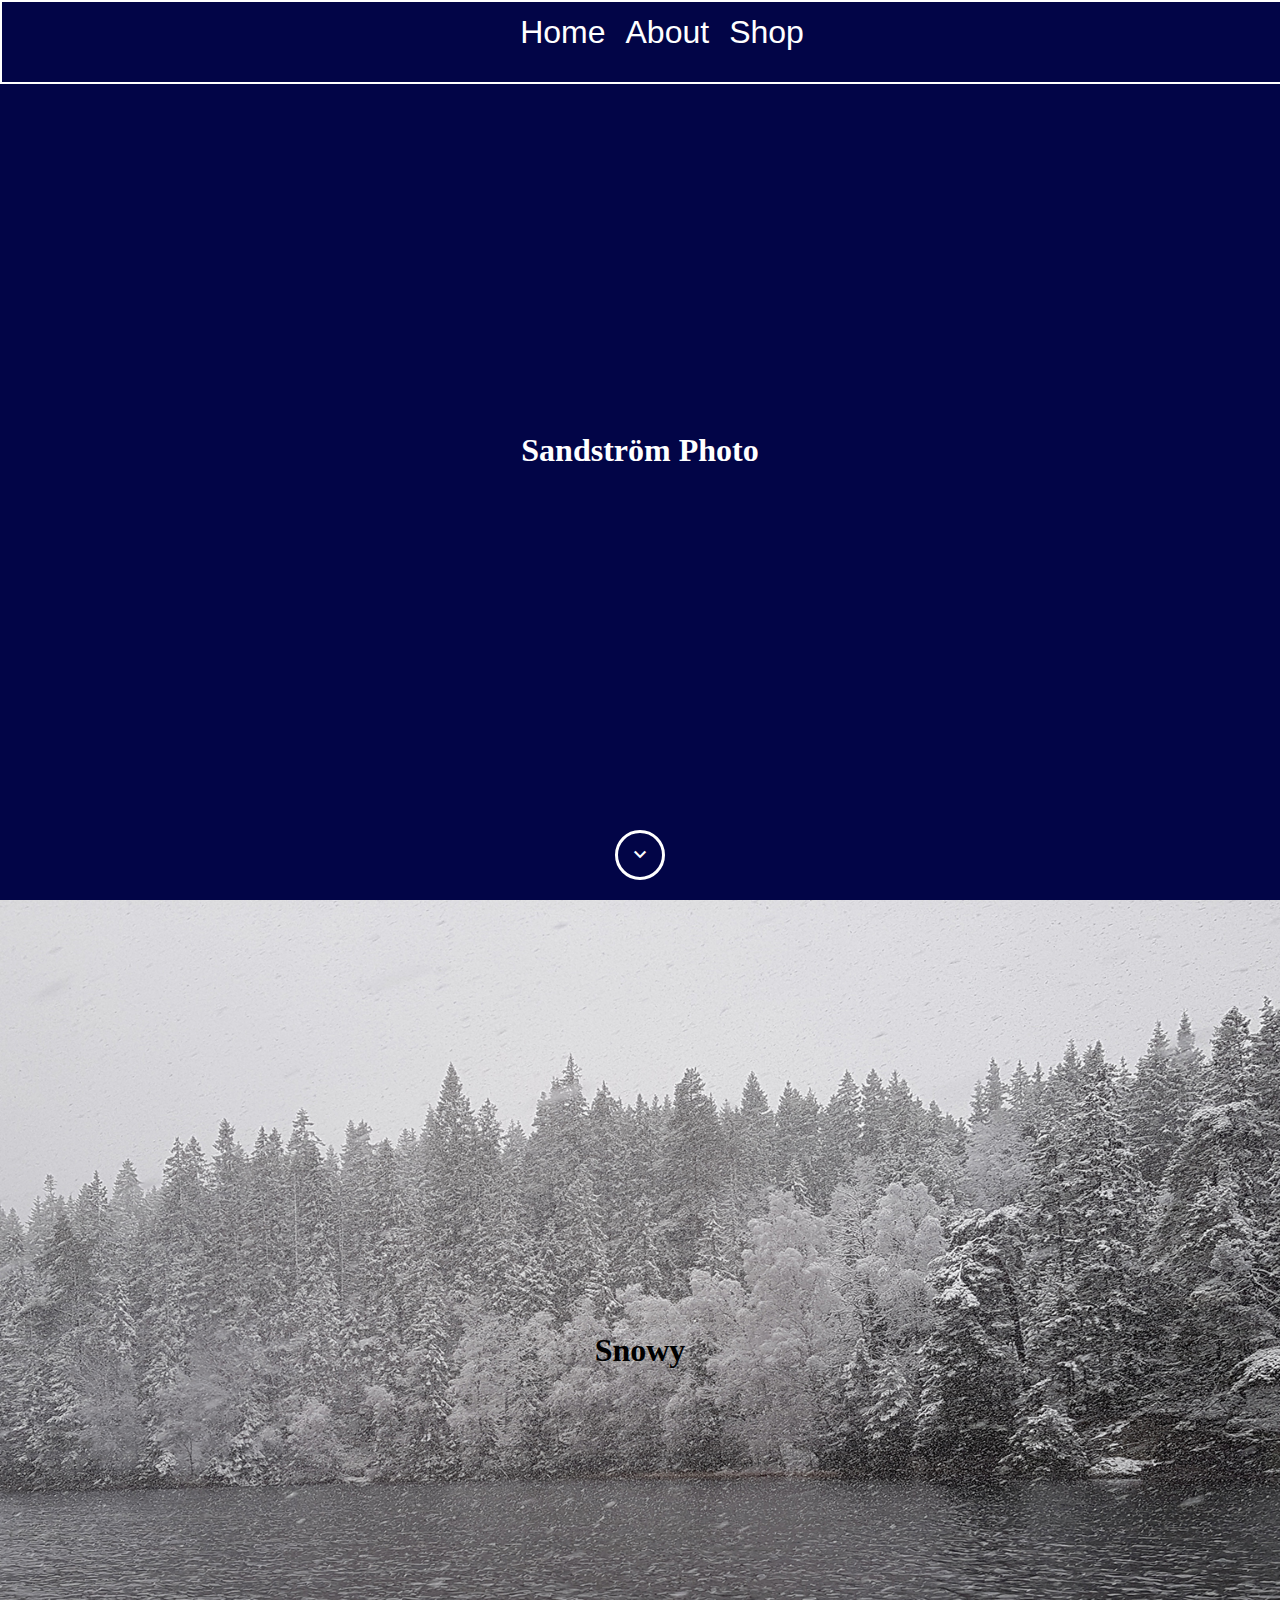
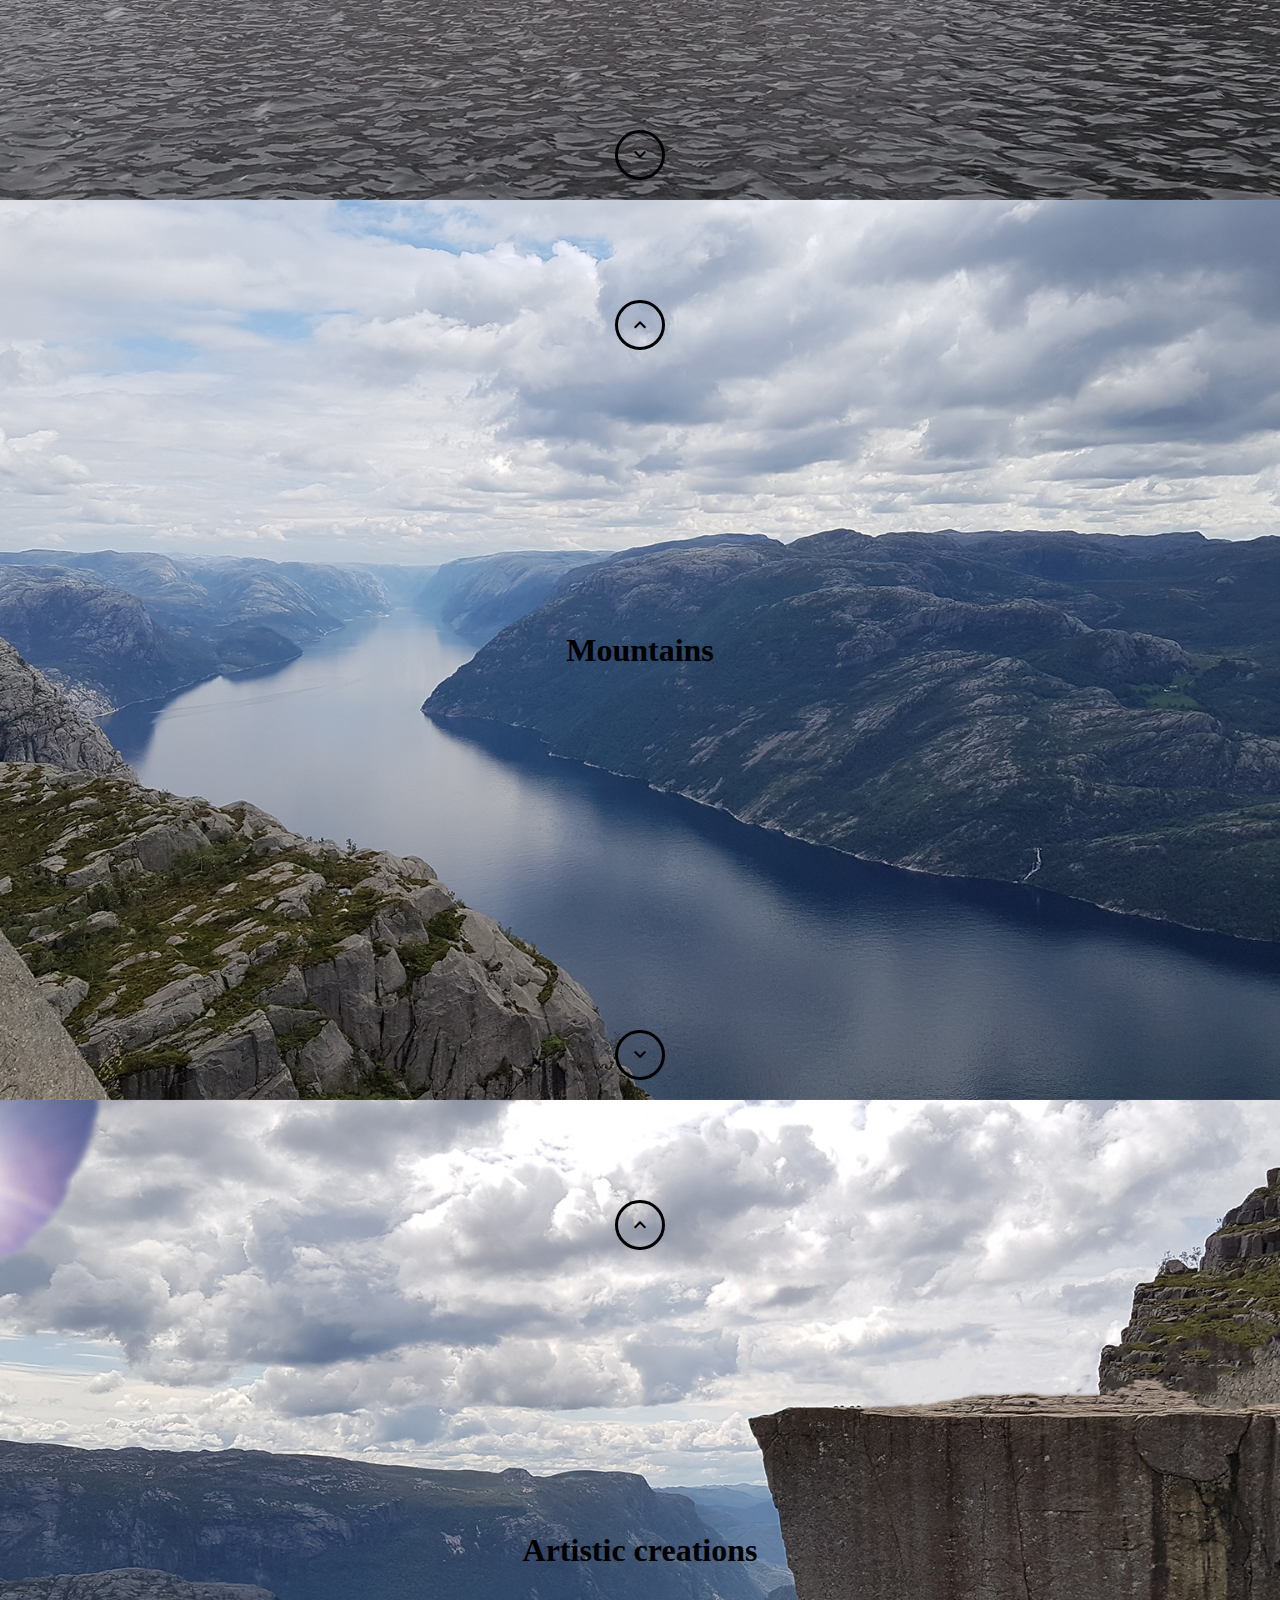
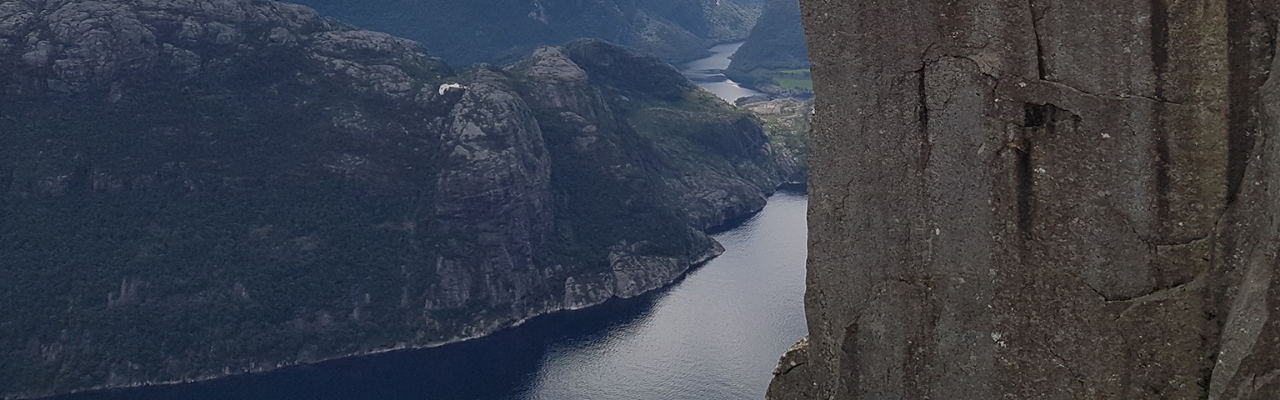
==== commit 09acc84c: "." ====
--- a/site/public/index.html
+++ b/site/public/index.html
@@ -18,7 +18,7 @@
 
 </head> 
-<body onload="load()">+<body> 
         <div class="wrapper"> 
@@ -40,6 +40,8 @@
                  
             <i class="material-icons menu" onclick="menu_open()">menu</i>+
+            <div class="menucloser" onclick="menu_open()"></div> 
  
--- a/site/public/css/main.css
+++ b/site/public/css/main.css
@@ -39,6 +39,11 @@
     top: 10px;
     right: 10px;
     z-index: 21;
+    background-color: var(--bgc);
+    padding: 3px;
+    border-radius: 20%;
+    border: white 1px solid;
+    color: white;
 }
 
 .category{
@@ -150,8 +155,22 @@
     right: 0;
 }
 
-.menu.active{
-    color: white;
+/* .menu.active{
+    color: white;
+} */
+
+.menucloser{
+    position: absolute;
+    top: 0;
+    left: 0;
+    height: 0;
+    width: 0;
+}
+
+.menucloser.active{
+    height: 100vh;
+    width: 100vw;
+    z-index: 10;
 }
 
 .menuitems{
@@ -247,22 +266,22 @@
     background-image: url('../img/mountain_4_800x1024.jpg');
 }
 .mountain:nth-of-type(5){
-    background-image: url('../img/mountain_5_800x1024.jpg');
+    background-image: url('../img/mountain_2_800x1024.jpg');
 }
 .mountain:nth-of-type(6){
-    background-image: url('../img/mountain_6_800x1024.jpg');
+    background-image: url('../img/mountain_3_800x1024.jpg');
 }
 .mountain:nth-of-type(7){
-    background-image: url('../img/mountain_7_800x1024.jpg');
+    background-image: url('../img/mountain_1_800x1024.jpg');
 }
 .mountain:nth-of-type(8){
-    background-image: url('../img/mountain_8_800x1024.jpg');
+    background-image: url('../img/mountain_2_800x1024.jpg');
 }
 .mountain:nth-of-type(9){
-    background-image: url('../img/mountain_9_800x1024.jpg');
+    background-image: url('../img/mountain_4_800x1024.jpg');
 }
 .mountain:nth-of-type(10){
-    background-image: url('../img/mountain_10_800x1024.jpg');
+    background-image: url('../img/mountain_3_800x1024.jpg');
 }
 
 .art:nth-of-type(1){
@@ -275,25 +294,25 @@
     background-image: url('../img/art_3_800x1024.jpg');
 }
 .art:nth-of-type(4){
-    background-image: url('../img/art_4_800x1024.jpg');
+    background-image: url('../img/art_2_800x1024.jpg');
 }
 .art:nth-of-type(5){
-    background-image: url('../img/art_5_800x1024.jpg');
+    background-image: url('../img/art_1_800x1024.jpg');
 }
 .art:nth-of-type(6){
-    background-image: url('../img/art_6_800x1024.jpg');
+    background-image: url('../img/art_2_800x1024.jpg');
 }
 .art:nth-of-type(7){
-    background-image: url('../img/art_7_800x1024.jpg');
+    background-image: url('../img/art_3_800x1024.jpg');
 }
 .art:nth-of-type(8){
-    background-image: url('../img/art_8_800x1024.jpg');
+    background-image: url('../img/art_1_800x1024.jpg');
 }
 .art:nth-of-type(9){
-    background-image: url('../img/art_9_800x1024.jpg');
+    background-image: url('../img/art_2_800x1024.jpg');
 }
 .art:nth-of-type(10){
-    background-image: url('../img/art_10_800x1024.jpg');
+    background-image: url('../img/art_3_800x1024.jpg');
 }
 
 
@@ -348,11 +367,6 @@
     border: 1px rgba(0, 0, 0, 0) solid;
 }
 
-.shopbox:hover{
-    border-color: white;
-
-}
-
 .shopbox p, h3{
     color: white;
     margin: 0;
@@ -373,41 +387,40 @@
     height: 100px;
     border: solid white 1px;
     position: absolute;
-    top: 100px;
+    top: 60px;
 }
 
 
 .shopimgbox:nth-child(1){
-    background-image: url('../img/snowy_1_800x1024.jpg');
+    background-image: url('../img/snowy_1_220x110.jpg');
     left: 0px;
     z-index: 10;
 }
 .shopimgbox:nth-child(2){
-    background-image: url('../img/snowy_2_800x1024.jpg');
+    background-image: url('../img/snowy_2_220x110.jpg');
     left: 15px;
     z-index: 9;
 }
 .shopimgbox:nth-child(3){
-    background-image: url('../img/snowy_3_800x1024.jpg');
+    background-image: url('../img/snowy_3_220x110.jpg');
     left: 30px;
     z-index: 8;
 }
 .shopimgbox:nth-child(4){
-    background-image: url('../img/snowy_4_800x1024.jpg');
+    background-image: url('../img/snowy_4_220x110.jpg');
     left: 45px;
     z-index: 7;
 }
 .shopimgbox:nth-child(5){
-    background-image: url('../img/snowy_1_800x1024.jpg');
+    background-image: url('../img/snowy_1_220x110.jpg');
     left: 60px;
     z-index: 6;
 }
 .shopimgbox:nth-child(6){
-    background-image: url('../img/snowy_2_800x1024.jpg');
+    background-image: url('../img/snowy_2_220x110.jpg');
     left: 75px;
     z-index: 5;
 }
-
 
 /* ----------------------------------------------- about ----------------------------------------------------- */
 
@@ -449,6 +462,10 @@
 
 
 @media only screen and (min-width: 800px){
+    .headerspace{
+        height: 80px;
+    }
+
     .sidebar{
         position: fixed;
         left: 0;
@@ -466,7 +483,7 @@
     }
 
     .menu{
-        display: none;
+        visibility: hidden;
     }
     
     .menuitems{
@@ -626,6 +643,10 @@
 
     }
 
+    .shopbox:hover{
+        border-color: white;
+
+    }
     .shopimgbox:hover{
         transform: scale(1.1);
         transition: 100ms;
@@ -646,4 +667,24 @@
     #box2{
         background-image: url("../img/Jacob2_1024x715.jpg")
     }
+}
+
+.disableRelative{
+    position: unset;
+}
+
+.popup{
+    position: absolute;
+    top: 0vh;
+    left: 0vw !important;
+    width: 100vw;
+    height: 100vh;
+    margin: 0;
+
+    z-index: 22 !important;
+    border-width: 0;
+}
+
+.popup:hover{
+    transform: scale(1);
 }